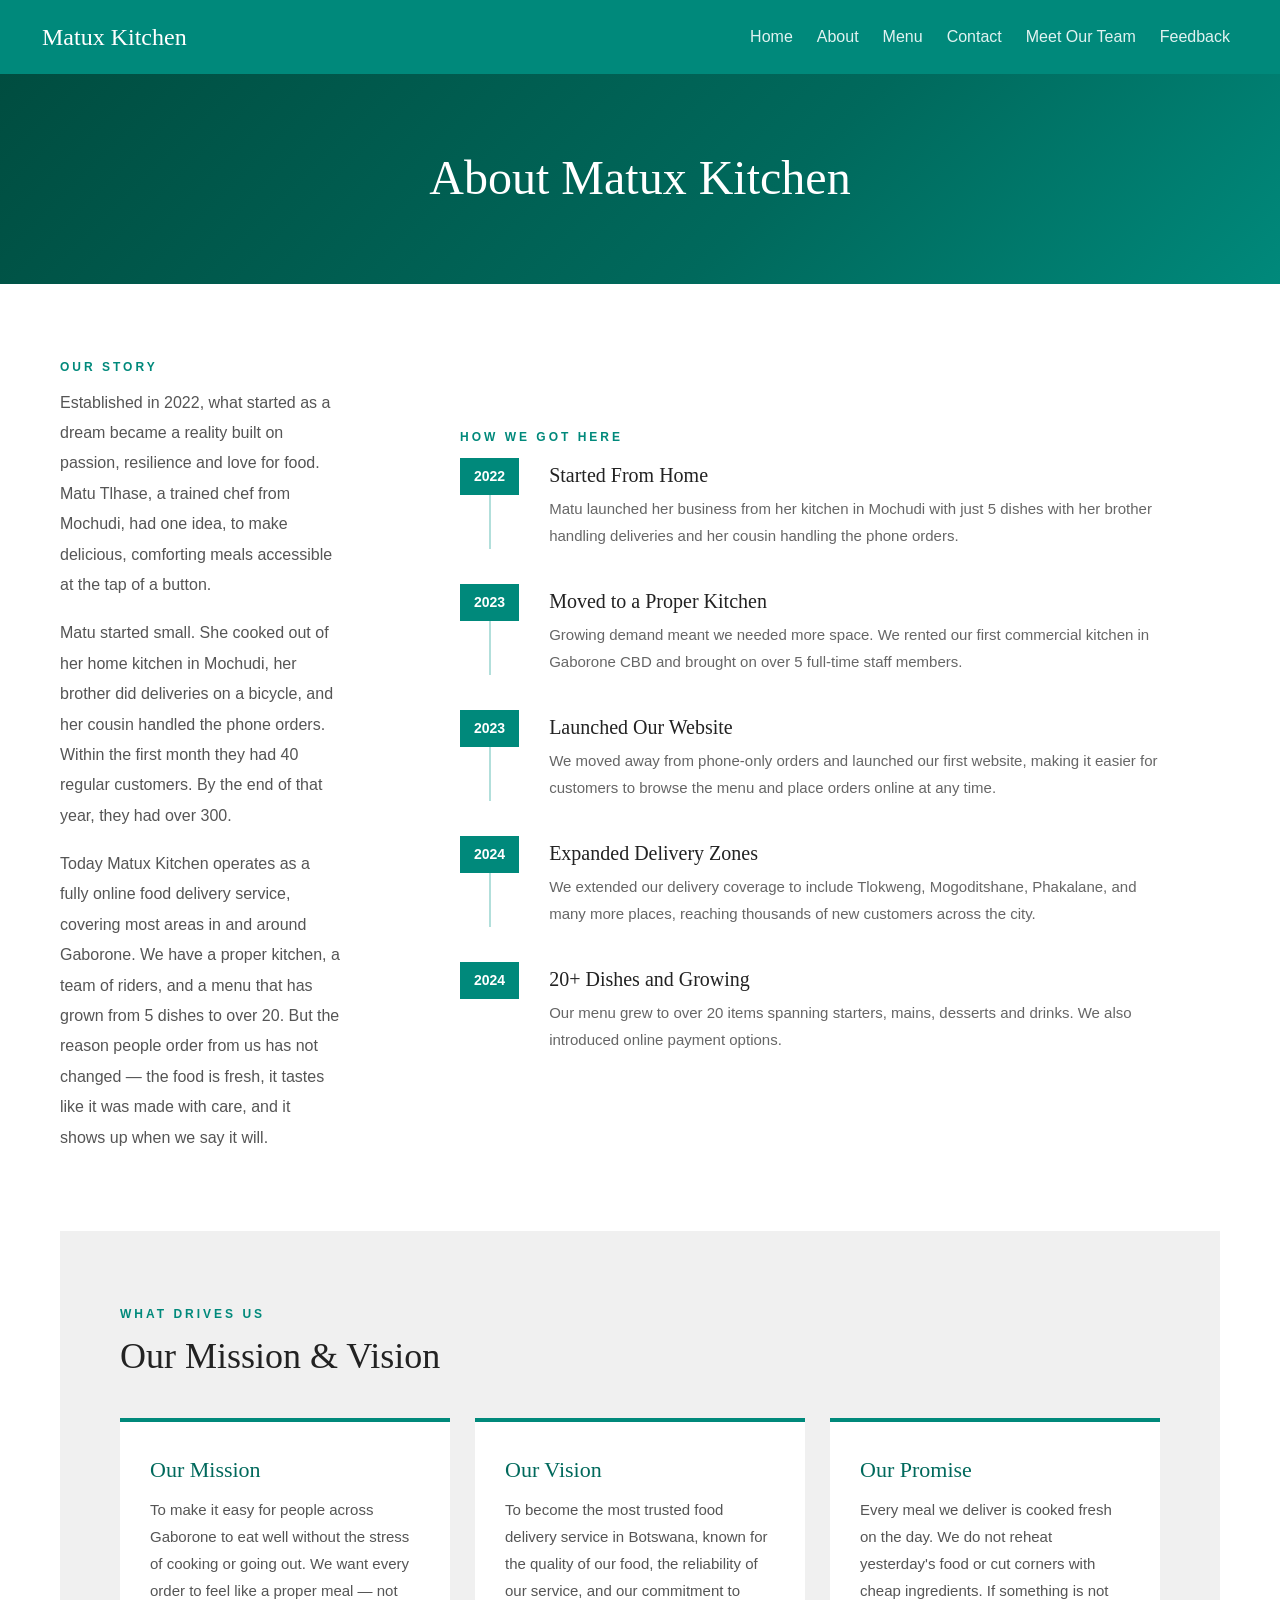
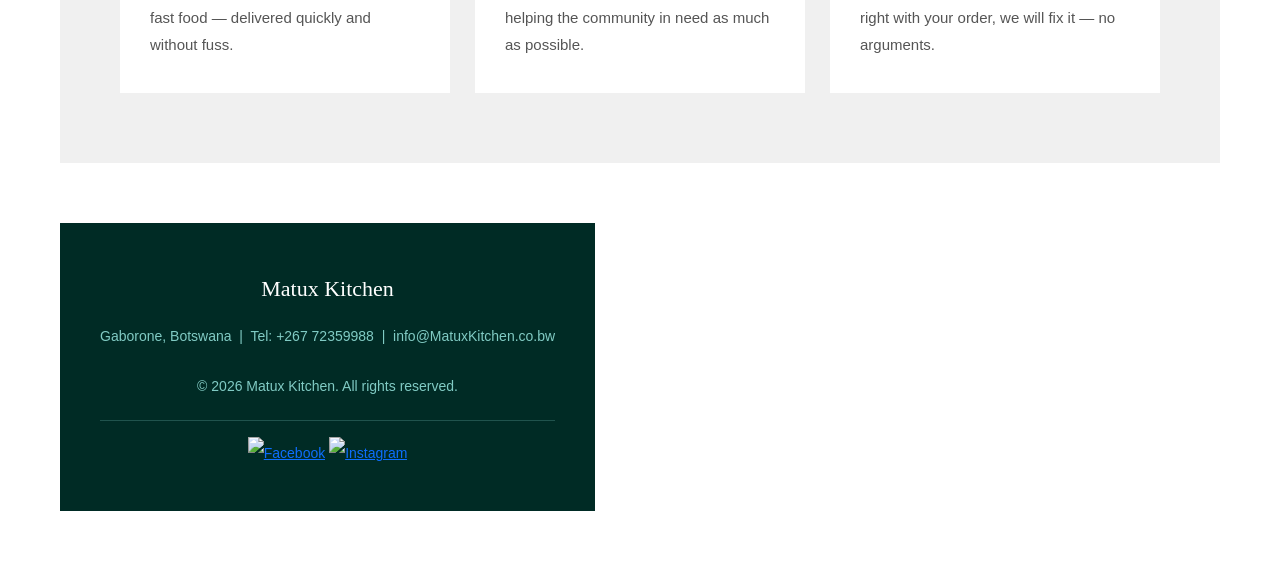
==== about.html @ 66540219 "new commit" ====
<!DOCTYPE html>
<html lang="en">
<head>
    <meta charset="UTF-8">
    <meta name="viewport" content="width=device-width, initial-scale=1.0">
    <title>Matux Kitchen-About</title>
    <link href="https://cdn.jsdelivr.net/npm/bootstrap@5.3.3/dist/css/bootstrap.min.css" rel="stylesheet">
  <link rel="stylesheet" href="style.css" />
  <style>

    body {
      font-family: 'Lato', sans-serif;
      margin: 0;
      padding: 0;
      background-color: #f5f5f5;
      color: #333;
    }

    /* ---- NAV ---- */
    nav {
      background-color: #00897b;
      padding: 18px 40px;
      display: flex;
      justify-content: space-between;
      align-items: center;
      position: sticky;
      top: 0;
      z-index: 100;
    }
    .logo { color: #fff; font-family: 'Playfair Display', serif; font-size: 26px; letter-spacing: 1px; }
    nav ul li a { color: #e0f2f1; text-decoration: none; font-size: 15px; }
    nav ul li a:hover { color: #fff; border-bottom: 2px solid #fff; padding-bottom: 2px; }

    /* ---- PAGE HEADER ---- */
    .page-header {
      background: linear-gradient(135deg, #004d40 0%, #00695c 60%, #00897b 100%);
      color: #fff;
      text-align: center;
      padding: 75px 20px 65px;
    }
    .page-header h1 {
      font-family: 'Playfair Display', serif;
      font-size: 48px;
      margin: 0 0 12px;
    }
    .page-header p {
      font-size: 18px;
      color: #b2dfdb;
      font-weight: 300;
      margin: 0;
    }

    /* ---- SECTION BASE ---- */
    .section { padding: 70px 60px; }
    .grey-bg { background-color: #f0f0f0; }
    .white-bg { background-color: #fff; }

    /* ---- OUR STORY ---- */
    .story-section {
      background-color: #fff;
      padding: 70px 60px;
      display: flex;
      gap: 60px;
      align-items: flex-start;
      flex-wrap: wrap;
    }
    .story-text { flex: 1; min-width: 280px; }
    .story-text .section-tag {
      display: inline-block;
      color: #00897b;
      font-size: 12px;
      letter-spacing: 3px;
      text-transform: uppercase;
      font-weight: 700;
      margin-bottom: 12px;
    }
    .story-text h2 {
      font-family: 'Playfair Display', serif;
      font-size: 36px;
      color: #222;
      margin: 0 0 20px;
      line-height: 1.3;
    }
    .story-text p {
      font-size: 16px;
      color: #555;
      line-height: 1.9;
      margin-bottom: 18px;
    }
    .story-side {
      flex: 0 0 300px;
      display: flex;
      flex-direction: column;
      gap: 20px;
    }
    .story-fact {
      background-color: #e0f2f1;
      border-left: 4px solid #00897b;
      padding: 20px 22px;
    }
    .story-fact h4 {
      font-family: 'Playfair Display', serif;
      font-size: 28px;
      color: #00695c;
      margin: 0 0 5px;
    }
    .story-fact p {
      font-size: 14px;
      color: #555;
      margin: 0;
      line-height: 1.5;
    }

    /* ---- HOW WE STARTED ---- */
    .timeline-section {
      background-color: #fff;
      padding: 70px 60px;
    }
    .timeline-section .top-label {
      display: inline-block;
      color: #00897b;
      font-size: 12px;
      letter-spacing: 3px;
      text-transform: uppercase;
      font-weight: 700;
      margin-bottom: 12px;
    }
    .timeline-section h2 {
      font-family: 'Playfair Display', serif;
      font-size: 36px;
      color: #222;
      margin: 0 0 40px;
    }
    .timeline { display: flex; flex-direction: column; gap: 0; max-width: 700px; }
    .timeline-item {
      display: flex;
      gap: 30px;
      padding-bottom: 35px;
      position: relative;
    }
    .timeline-item:last-child { padding-bottom: 0; }
    .timeline-left {
      display: flex;
      flex-direction: column;
      align-items: center;
      gap: 0;
    }
    .timeline-year {
      background-color: #00897b;
      color: #fff;
      font-weight: 700;
      font-size: 14px;
      padding: 8px 14px;
      white-space: nowrap;
    }
    .timeline-line {
      width: 2px;
      flex: 1;
      background-color: #b2dfdb;
      min-height: 40px;
    }
    .timeline-item:last-child .timeline-line { display: none; }
    .timeline-content { padding-top: 5px; }
    .timeline-content h4 {
      font-family: 'Playfair Display', serif;
      font-size: 20px;
      color: #222;
      margin: 0 0 8px;
    }
    .timeline-content p {
      font-size: 15px;
      color: #666;
      line-height: 1.8;
      margin: 0;
    }

     /* ---- MISSION & VISION ---- */
    .mv-section {
      background-color: #f0f0f0;
      padding: 70px 60px;
    }
    .mv-section .top-label {
      display: inline-block;
      color: #00897b;
      font-size: 12px;
      letter-spacing: 3px;
      text-transform: uppercase;
      font-weight: 700;
      margin-bottom: 12px;
    }
    .mv-section h2 {
      font-family: 'Playfair Display', serif;
      font-size: 36px;
      color: #222;
      margin: 0 0 40px;
    }
    .mv-cards { display: flex; gap: 25px; flex-wrap: wrap; }
    .mv-card {
      flex: 1;
      min-width: 240px;
      background-color: #fff;
      padding: 35px 30px;
      border-top: 4px solid #00897b;
    }
    .mv-icon { font-size: 36px; margin-bottom: 15px; display: block; }
    .mv-card h3 {
      font-family: 'Playfair Display', serif;
      font-size: 22px;
      color: #00695c;
      margin: 0 0 12px;
    }
    .mv-card p {
      font-size: 15px;
      color: #555;
      line-height: 1.8;
      margin: 0;
    }

    /* ---- FOOTER ---- */
    footer {
      background-color: #002b25;
      color: #80cbc4;
      text-align: center;
      padding: 40px;
      font-size: 14px;
      line-height: 2.4;
    }
    .footer-logo { font-family: 'Playfair Display', serif; font-size: 22px; color: #fff; display: block; margin-bottom: 5px; }
    .footer-links { display: flex; justify-content: center; gap: 25px; flex-wrap: wrap; margin-bottom: 5px; }
    .footer-links a { color: #80cbc4; text-decoration: none; font-size: 13px; }
    .footer-links a:hover { color: #fff; }
  </style>
</head>
<body>
  <nav class="navbar navbar-expand-lg" style="background-color: #00897b; padding: 14px 30px;">
  <div class="container-fluid">

    <a class="navbar-brand" href="index.html" style="color: #fff; font-family: 'Playfair Display', serif; font-size: 24px;">
      Matux Kitchen
    </a>

    <button class="navbar-toggler" type="button"
            data-bs-toggle="collapse"
            data-bs-target="#navbarMenu"
            aria-controls="navbarMenu"
            aria-expanded="false"
            aria-label="Toggle navigation"
            style="border-color: rgba(255,255,255,0.5);">
      <span class="navbar-toggler-icon" style="filter: invert(1);"></span>
    </button>

    <div class="collapse navbar-collapse" id="navbarMenu">
      <ul class="navbar-nav ms-auto gap-2">
        <li class="nav-item"><a class="nav-link" href="index.html" style="color: #e0f2f1;">Home</a></li>
        <li class="nav-item"><a class="nav-link" href="about.html" style="color: #e0f2f1;">About</a></li>
        <li class="nav-item"><a class="nav-link" href="menu.html" style="color: #e0f2f1;">Menu</a></li>
        <li class="nav-item"><a class="nav-link" href="contact.html" style="color: #e0f2f1;">Contact</a></li>
        <li class="nav-item"><a class="nav-link" href="team.html" style="color: #e0f2f1;">Meet Our Team</a></li>
        <li class="nav-item"><a class="nav-link" href="feedback.html" style="color: #e0f2f1;">Feedback</a></li>
      </ul>
    </div>

  </div>
</nav>

  <section class="page-header">
    <h1>About Matux Kitchen</h1>
  </section>

  <section class="story-section">
    <div class="story-text">
      <span class="section-tag">Our Story</span>
      <p>
        Established in 2022, what started as a dream became a reality built on passion, resilience and love for food. Matu Tlhase, a trained chef from Mochudi, had one idea, to make delicious, comforting meals accessible at the tap of a button.
      </p>
      <p>
        Matu started small. She cooked out of her home kitchen in Mochudi, her brother did deliveries on a bicycle, and her cousin handled the phone orders. Within the first month they had 40 regular customers. By the end of that year, they had over 300.
      </p>
      <p>
        Today Matux Kitchen operates as a fully online food delivery service, covering most areas in and around Gaborone. We have a proper kitchen, a team of riders, and a menu that has grown from 5 dishes to over 20. But the reason people order from us has not changed — the food is fresh, it tastes like it was made with care, and it shows up when we say it will.
      </p>
    </div>

     <section class="timeline-section">
    <span class="top-label">How We Got Here</span>
    <div class="timeline">

      <div class="timeline-item">
        <div class="timeline-left">
          <div class="timeline-year">2022</div>
          <div class="timeline-line"></div>
        </div>
        <div class="timeline-content">
          <h4>Started From Home</h4>
          <p>Matu launched her business from her kitchen in Mochudi with just 5 dishes with her brother handling deliveries and her cousin handling the phone orders.</p>
        </div>
      </div>

      <div class="timeline-item">
        <div class="timeline-left">
          <div class="timeline-year">2023</div>
          <div class="timeline-line"></div>
        </div>
        <div class="timeline-content">
          <h4>Moved to a Proper Kitchen</h4>
          <p>Growing demand meant we needed more space. We rented our first commercial kitchen in Gaborone CBD and brought on over 5 full-time staff members.</p>
        </div>
      </div>

      <div class="timeline-item">
        <div class="timeline-left">
          <div class="timeline-year">2023</div>
          <div class="timeline-line"></div>
        </div>
        <div class="timeline-content">
          <h4>Launched Our Website</h4>
          <p>We moved away from phone-only orders and launched our first website, making it easier for customers to browse the menu and place orders online at any time.</p>
        </div>
      </div>

      <div class="timeline-item">
        <div class="timeline-left">
          <div class="timeline-year">2024</div>
          <div class="timeline-line"></div>
        </div>
        <div class="timeline-content">
          <h4>Expanded Delivery Zones</h4>
          <p>We extended our delivery coverage to include Tlokweng, Mogoditshane, Phakalane, and many more places, reaching thousands of new customers across the city.</p>
        </div>
      </div>

      <div class="timeline-item">
        <div class="timeline-left">
          <div class="timeline-year">2024</div>
          <div class="timeline-line"></div>
        </div>
        <div class="timeline-content">
          <h4>20+ Dishes and Growing</h4>
          <p>Our menu grew to over 20 items spanning starters, mains, desserts and drinks. We also introduced online payment options.</p>
        </div>
      </div>

    </div>
  </section>

  <section class="mv-section">
    <span class="top-label">What Drives Us</span>
    <h2>Our Mission &amp; Vision</h2>
    <div class="mv-cards">
      <div class="mv-card">
        <h3>Our Mission</h3>
        <p>
          To make it easy for people across Gaborone to eat well without the stress of cooking or going out. We want every order to feel like a proper meal — not fast food — delivered quickly and without fuss.
        </p>
      </div>
      <div class="mv-card">
        <h3>Our Vision</h3>
        <p>
          To become the most trusted food delivery service in Botswana, known for the quality of our food, the reliability of our service, and our commitment to helping the community in need as much as possible.
        </p>
      </div>
      <div class="mv-card">
        <h3>Our Promise</h3>
        <p>
          Every meal we deliver is cooked fresh on the day. We do not reheat yesterday's food or cut corners with cheap ingredients. If something is not right with your order, we will fix it — no arguments.
        </p>
      </div>
    </div>
  </section>

<footer>
  <span class="footer-logo">Matux Kitchen</span>
  <p>Gaborone, Botswana &nbsp;|&nbsp; Tel: +267 72359988 &nbsp;|&nbsp; info@MatuxKitchen.co.bw</p>
  <p>&copy; 2026 Matux Kitchen. All rights reserved.</p>
  <hr>
  <div class="social-media">
    <a href="#" title="Facebook"><img src="images/facebook-icon.png" alt="Facebook"></a>
    <a href="#" title="Instagram"><img src="images/instagram-icon.png" alt="Instagram"></a>
  </div>
  </footer>
<script src="https://cdn.jsdelivr.net/npm/bootstrap@5.3.3/dist/js/bootstrap.bundle.min.js"></script>
</body>
</html>
---- style.css ----
:root {
      --teal: #00897b;
      --teal-mid:   #26a69a;
      --teal-dark: #00695c;
      --teal-light: #b2dfdb;
      --ink: #222;
      --ink-soft: #777;
      --cream: #f9f6f0;
      --gold: #fdd835;
      --teal-pale: #e0f2f1;
    }

    body {
      font-family: 'Lato', sans-serif;
      margin: 0;
      padding: 0;
      background-color: #f5f5f5;
      color: #333;
    }

    .logo { color: #fff; font-family: 'Playfair Display', serif; font-size: 26px; letter-spacing: 1px; }
    

    /* ---- ANNOUNCEMENT BANNER ---- */
    .top-banner {
      background-color: #004d40;
      color: #b2dfdb;
      text-align: center;
      padding: 10px;
      font-size: 14px;
      letter-spacing: 0.5px;
    }
    .top-banner span { color: #fff; font-weight: 700; }

    /* ---- HERO ---- */
    .hero {
      background: linear-gradient(135deg, #004d40 0%, #00695c 50%, #00897b 100%);
      color: #fff;
      padding: 90px 60px;
      display: flex;
      align-items: center;
      justify-content: space-between;
      gap: 40px;
      flex-wrap: wrap;
    }
    .hero-text { flex: 1; min-width: 280px; max-width: 580px; }
    .hero-tag {
      display: inline-block;
      background-color: rgba(255,255,255,0.15);
      color: #b2dfdb;
      font-size: 12px;
      letter-spacing: 3px;
      text-transform: uppercase;
      padding: 6px 18px;
      border-radius: 30px;
      margin-bottom: 22px;
    }
    .hero h1 {
      font-family: 'Playfair Display', serif;
      font-size: 54px;
      line-height: 1.2;
      margin: 0 0 18px;
    }
    .hero h1 span { color: #80cbc4; }
    .hero p {
      font-size: 18px;
      color: #b2dfdb;
      margin: 0 0 35px;
      font-weight: 300;
      line-height: 1.8;
    }
    .hero-buttons { display: flex; gap: 15px; flex-wrap: wrap; }
    .btn-primary {
      background-color: #fff;
      color: #00695c;
      padding: 15px 35px;
      font-size: 16px;
      font-weight: 700;
      text-decoration: none;
      border-radius: 4px;
      display: inline-block;
      transition: background-color 0.3s, transform 0.2s;
    }
    .btn-primary:hover { background-color: #e0f2f1; transform: translateY(-2px); }

    /* ---- HOW IT WORKS ---- */
    .steps-section {
      background-color: #fff;
      padding: 70px 60px;
      text-align: center;
    }
    .section-tag { display: inline-block; color: #00897b; font-size: 12px; letter-spacing: 3px; text-transform: uppercase; font-weight: 700; margin-bottom: 12px; }
    .steps-section h2 { font-family: 'Playfair Display', serif; font-size: 38px; color: #222; margin: 0 0 10px; }
    .steps-section p.sub { color: #777; font-weight: 300; margin-bottom: 50px; }
    .steps { display: flex; gap: 0; flex-wrap: wrap; justify-content: center; }
    .step {
      flex: 1;
      min-width: 180px;
      max-width: 230px;
      padding: 30px 20px;
      position: relative;
    }
    .step-number {
      width: 60px;
      height: 60px;
      background-color: #e0f2f1;
      color: #00695c;
      font-family: 'Playfair Display', serif;
      font-size: 26px;
      border-radius: 50%;
      display: flex;
      align-items: center;
      justify-content: center;
      margin: 0 auto 18px;
    }
    .step h3 { font-size: 18px; color: #222; margin-bottom: 10px; }
    .step p { font-size: 14px; color: #777; line-height: 1.7; margin: 0; }
    .step-arrow {
      position: absolute;
      top: 50px;
      right: -15px;
      font-size: 22px;
      color: #b2dfdb;
    }
    .step:last-child .step-arrow { display: none; }

      /* ---- STATS BAR ---- */
    .stats-bar {
      background-color: #00695c;
      display: flex;
      justify-content: center;
      flex-wrap: wrap;
    }
    .stat-item { text-align: center; padding: 30px 50px; border-right: 1px solid rgba(255,255,255,0.15); }
    .stat-item:last-child { border-right: none; }
    .stat-number { font-family: 'Playfair Display', serif; font-size: 36px; color: #fff; display: block; }
    .stat-label { font-size: 13px; color: #80cbc4; text-transform: uppercase; letter-spacing: 1px; margin-top: 4px; display: block; }

    /* ---- FEATURED DISHES ---- */
    .section { padding: 70px 60px; }
    .grey-bg { background-color: #f0f0f0; }
    .section-header { text-align: center; margin-bottom: 50px; }
    .section-header h2 { font-family: 'Playfair Display', serif; font-size: 38px; color: #222; margin: 0 0 10px; }
    .section-header p { color: #777; font-size: 16px; font-weight: 300; margin: 0; }
    .dishes { display: flex; gap: 25px; flex-wrap: wrap; justify-content: center; }
    .dish-card {
      background-color: #fff;
      flex: 1;
      min-width: 200px;
      max-width: 260px;
      border: 1px solid #e8e8e8;
      transition: transform 0.3s, box-shadow 0.3s;
      overflow: hidden;
    }
    .dish-card:hover { transform: translateY(-5px); box-shadow: 0 10px 25px rgba(0,137,123,0.12); }
    .dish-img-placeholder {
      width: 100%;
      height: 160px;
      background-color: #b2dfdb;
      display: flex;
      align-items: center;
      justify-content: center;
      font-size: 52px;
    }
    .dish-img {
      width: 100%;
      height: 160px;
      object-fit: cover;
      display: block;
    }
    .dish-badge {
      background-color: #00897b;
      color: #fff;
      font-size: 11px;
      font-weight: 700;
      padding: 3px 10px;
      display: inline-block;
      margin: 12px 15px 0;
      letter-spacing: 1px;
      text-transform: uppercase;
    }
    .dish-info { padding: 10px 15px 18px; }
    .dish-info h3 { font-family: 'Playfair Display', serif; font-size: 19px; color: #222; margin: 0 0 5px; }
    .dish-info p { color: #888; font-size: 13px; line-height: 1.6; margin: 0 0 12px; }
    .dish-footer { display: flex; justify-content: space-between; align-items: center; }
    .dish-price { font-size: 20px; font-weight: 700; color: #00897b; }
    .add-btn {
      background-color: #00897b;
      color: #fff;
      border: none;
      padding: 8px 16px;
      font-size: 13px;
      font-weight: 700;
      cursor: pointer;
      font-family: 'Lato', sans-serif;
      transition: background-color 0.3s;
    }
    .add-btn:hover { background-color: #00695c; }
    .menu-btn-wrap { text-align: center; margin-top: 40px; }
    .btn-teal {
      background-color: #00897b;
      color: #fff;
      padding: 15px 40px;
      font-size: 16px;
      font-weight: 700;
      text-decoration: none;
      border-radius: 4px;
      display: inline-block;
      transition: background-color 0.3s, transform 0.2s;
    }
    .btn-teal:hover { background-color: #00695c; transform: translateY(-2px); }

    /* ---- DELIVERY FEATURES ---- */
    .features-section { background-color: #fff; padding: 70px 60px; }
    .features-section .section-header { margin-bottom: 50px; }
    .features { display: flex; gap: 25px; flex-wrap: wrap; justify-content: center; }
    .feature-card {
      flex: 1;
      min-width: 200px;
      max-width: 260px;
      padding: 35px 25px;
      text-align: center;
      background-color: #f9f9f9;
      border-top: 4px solid #00897b;
      transition: transform 0.3s, box-shadow 0.3s;
    }
    .feature-card:hover { transform: translateY(-5px); box-shadow: 0 10px 25px rgba(0,137,123,0.1); }
    .feature-card h3 { font-family: 'Playfair Display', serif; font-size: 20px; color: #00695c; margin-bottom: 10px; }
    .feature-card p { color: #666; font-size: 14px; line-height: 1.7; margin: 0; }

   
    /* ---- FOOTER ---- */
    footer {
      background-color: #002b25;
      color: #80cbc4;
      text-align: center;
      padding: 40px;
      font-size: 14px;
      line-height: 2.4;
    }
    .footer-logo { font-family: 'Playfair Display', serif; font-size: 22px; color: #fff; display: block; margin-bottom: 5px; }
    .footer-links { display: flex; justify-content: center; gap: 25px; flex-wrap: wrap; margin-bottom: 10px; }
    .footer-links a { color: #80cbc4; text-decoration: none; font-size: 13px; }
    .footer-links a:hover { color: #fff; }
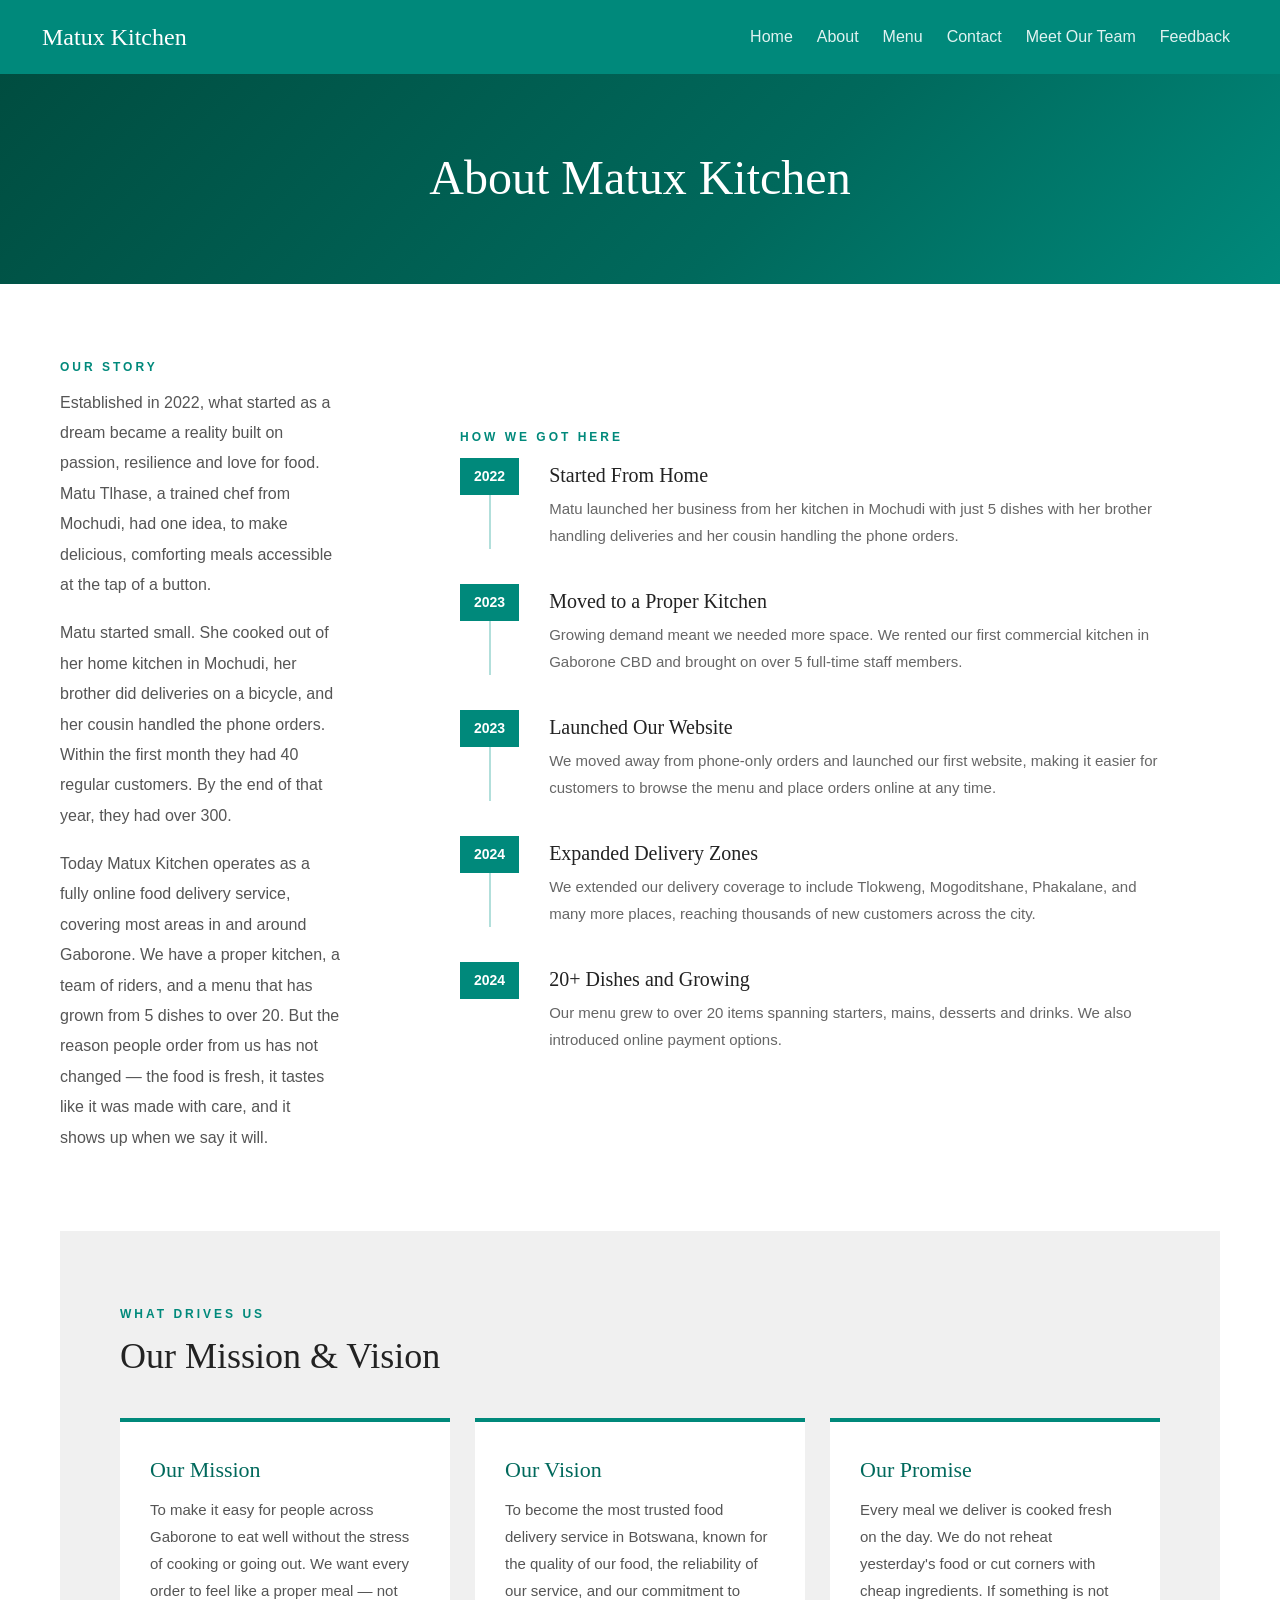
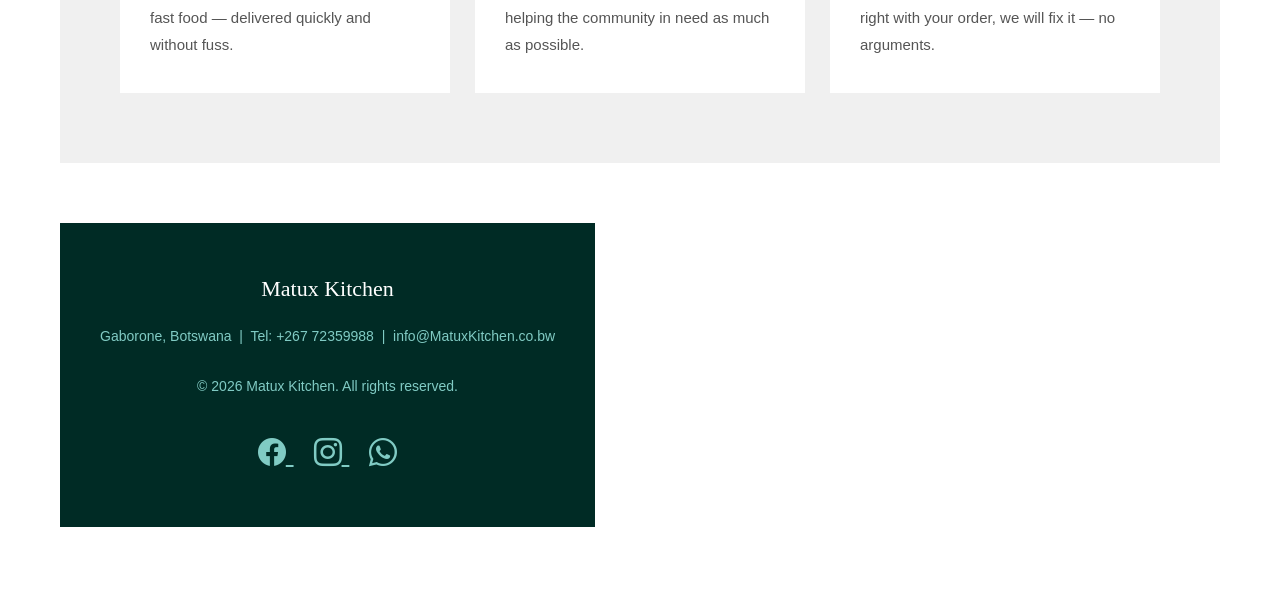
==== commit 2c8d56e9: "commi" ====
--- a/about.html
+++ b/about.html
@@ -5,6 +5,7 @@
     <meta name="viewport" content="width=device-width, initial-scale=1.0">
     <title>Matux Kitchen-About</title>
     <link href="https://cdn.jsdelivr.net/npm/bootstrap@5.3.3/dist/css/bootstrap.min.css" rel="stylesheet">
+    <link rel="stylesheet" href="https://cdn.jsdelivr.net/npm/bootstrap-icons@1.11.3/font/bootstrap-icons.min.css">
   <link rel="stylesheet" href="style.css" />
   <style>
 
@@ -368,16 +369,22 @@
     </div>
   </section>
 
-<footer>
-  <span class="footer-logo">Matux Kitchen</span>
-  <p>Gaborone, Botswana &nbsp;|&nbsp; Tel: +267 72359988 &nbsp;|&nbsp; info@MatuxKitchen.co.bw</p>
-  <p>&copy; 2026 Matux Kitchen. All rights reserved.</p>
-  <hr>
-  <div class="social-media">
-    <a href="#" title="Facebook"><img src="images/facebook-icon.png" alt="Facebook"></a>
-    <a href="#" title="Instagram"><img src="images/instagram-icon.png" alt="Instagram"></a>
-  </div>
+ <footer>
+   <span class="footer-logo">Matux Kitchen</span>
+   <p>Gaborone, Botswana &nbsp;|&nbsp; Tel: +267 72359988 &nbsp;|&nbsp; info@MatuxKitchen.co.bw</p>
+   <p>&copy; 2026 Matux Kitchen. All rights reserved.</p>
+   <section id="social-media" style="margin-top: 10px;">
+      <a href="#" title="Facebook" style="color: #80cbc4; font-size: 28px; margin: 0 10px;">
+       <i class="bi bi-facebook"></i>
+      </a>
+      <a href="#" title="Instagram" style="color: #80cbc4; font-size: 28px; margin: 0 10px;">
+       <i class="bi bi-instagram"></i>
+      </a>
+      <a href="https://wa.me/26772359988" target="_blank" title="WhatsApp" style="color: #80cbc4; font-size: 28px; margin: 0 10px;">
+       <i class="bi bi-whatsapp"></i>
+      </a>
+    </section>
   </footer>
-<script src="https://cdn.jsdelivr.net/npm/bootstrap@5.3.3/dist/js/bootstrap.bundle.min.js"></script>
-</body>
+  <script src="https://cdn.jsdelivr.net/npm/bootstrap@5.3.3/dist/js/bootstrap.bundle.min.js"></script>
+ </body>
 </html>
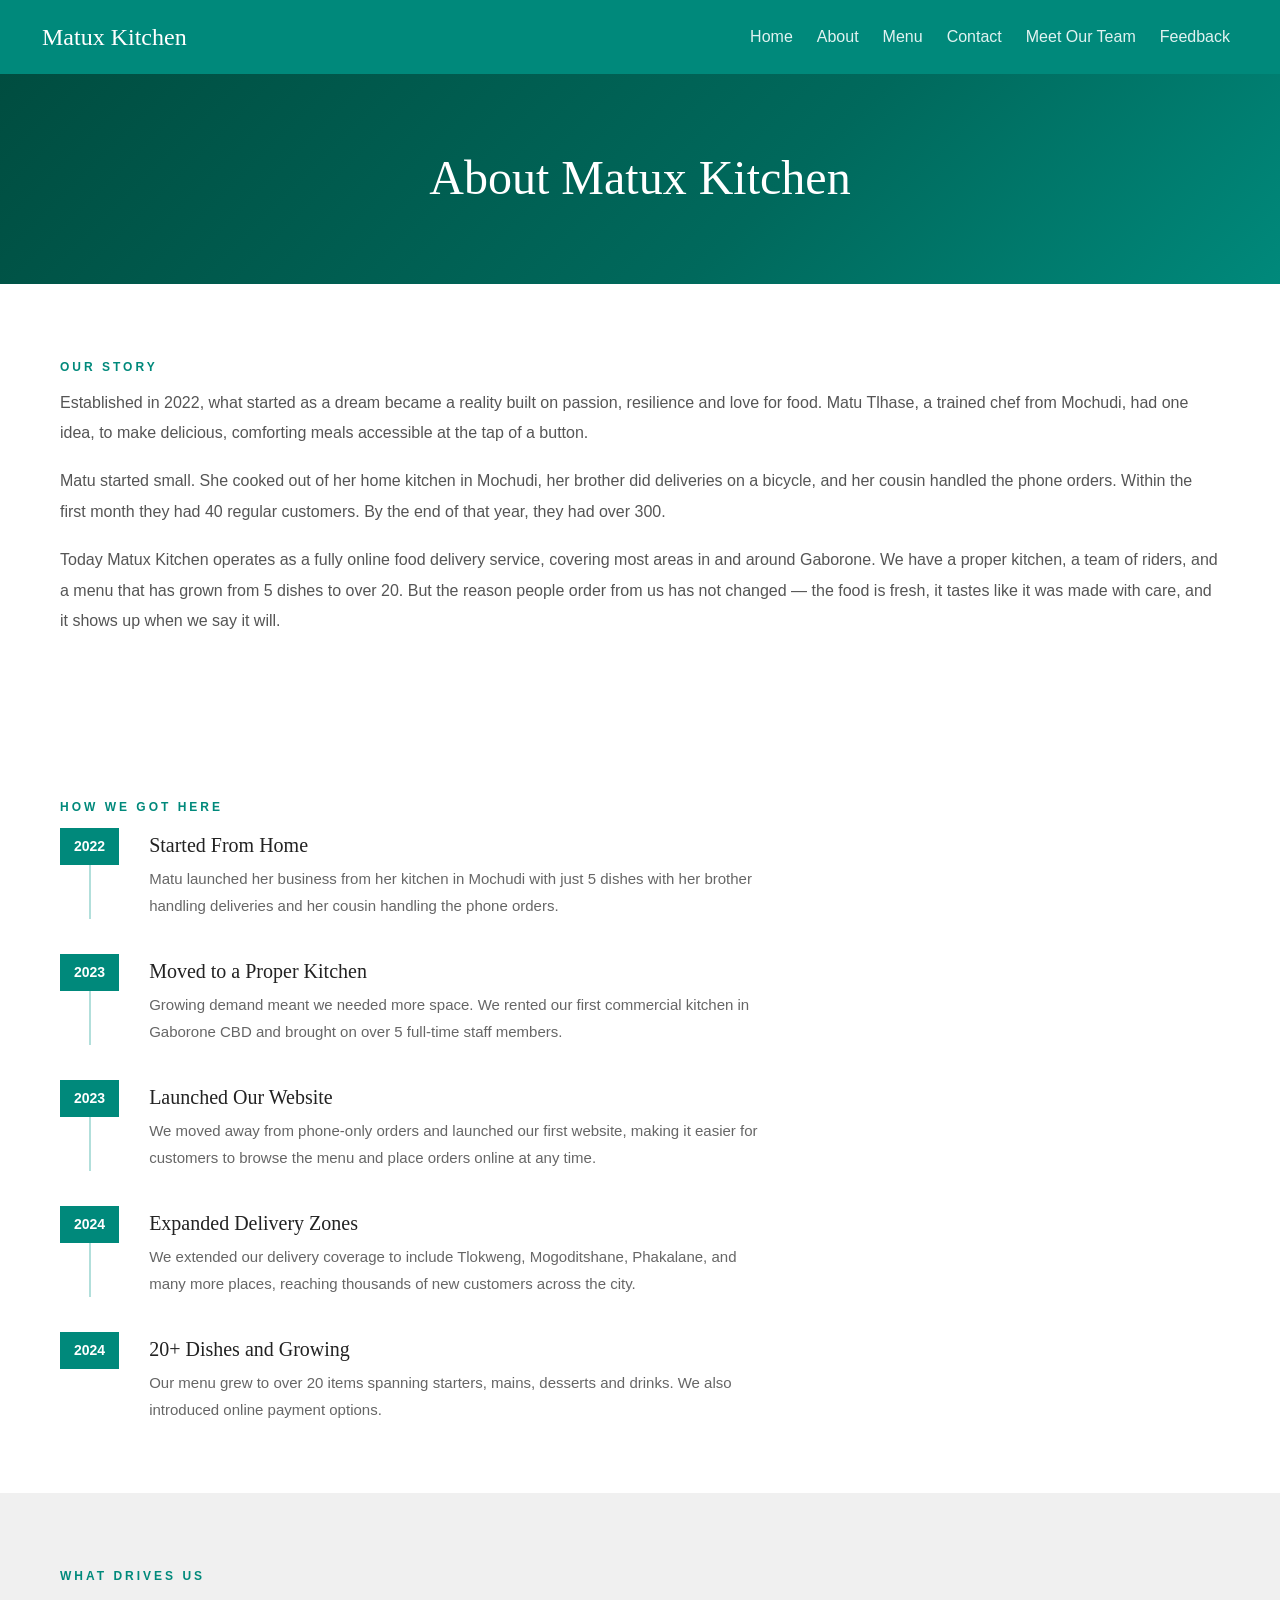
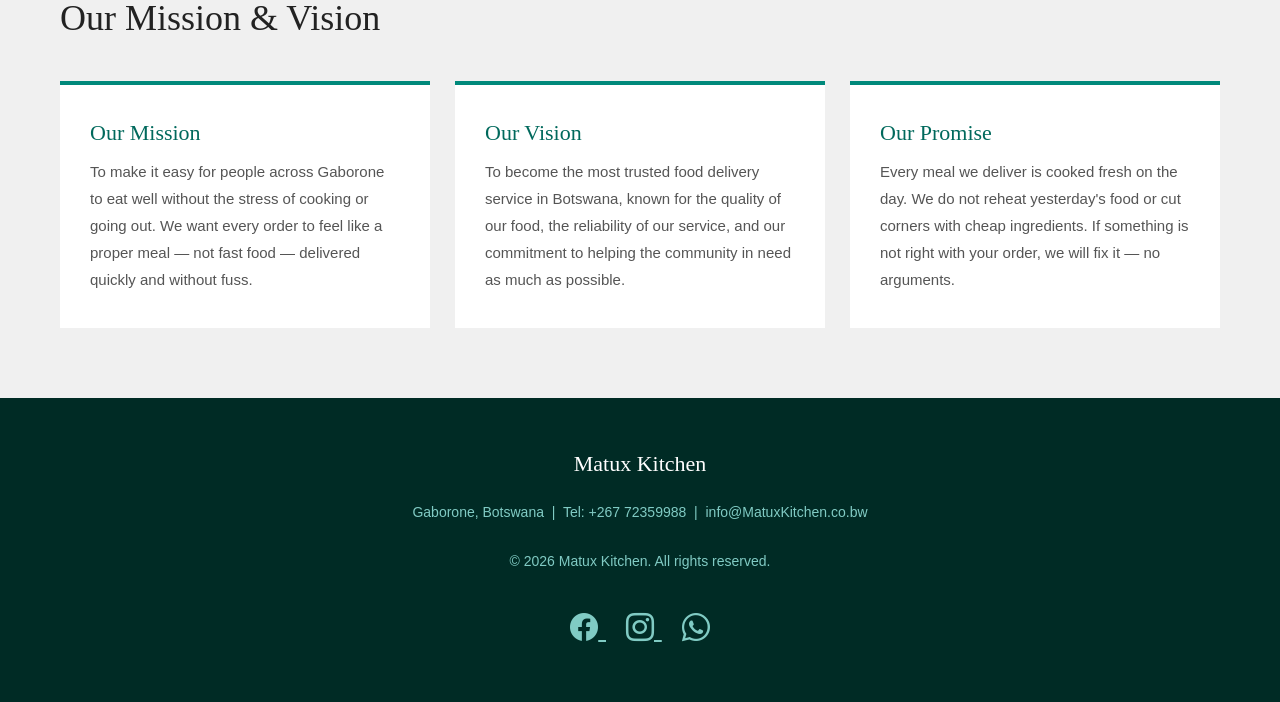
==== commit 8e5ae528: "commi" ====
--- a/about.html
+++ b/about.html
@@ -17,20 +17,7 @@
       color: #333;
     }
 
-    /* ---- NAV ---- */
-    nav {
-      background-color: #00897b;
-      padding: 18px 40px;
-      display: flex;
-      justify-content: space-between;
-      align-items: center;
-      position: sticky;
-      top: 0;
-      z-index: 100;
-    }
     .logo { color: #fff; font-family: 'Playfair Display', serif; font-size: 26px; letter-spacing: 1px; }
-    nav ul li a { color: #e0f2f1; text-decoration: none; font-size: 15px; }
-    nav ul li a:hover { color: #fff; border-bottom: 2px solid #fff; padding-bottom: 2px; }
 
     /* ---- PAGE HEADER ---- */
     .page-header {
@@ -281,8 +268,9 @@
         Today Matux Kitchen operates as a fully online food delivery service, covering most areas in and around Gaborone. We have a proper kitchen, a team of riders, and a menu that has grown from 5 dishes to over 20. But the reason people order from us has not changed — the food is fresh, it tastes like it was made with care, and it shows up when we say it will.
       </p>
     </div>
-
-     <section class="timeline-section">
+  </section>
+
+  <section class="timeline-section">
     <span class="top-label">How We Got Here</span>
     <div class="timeline">
 
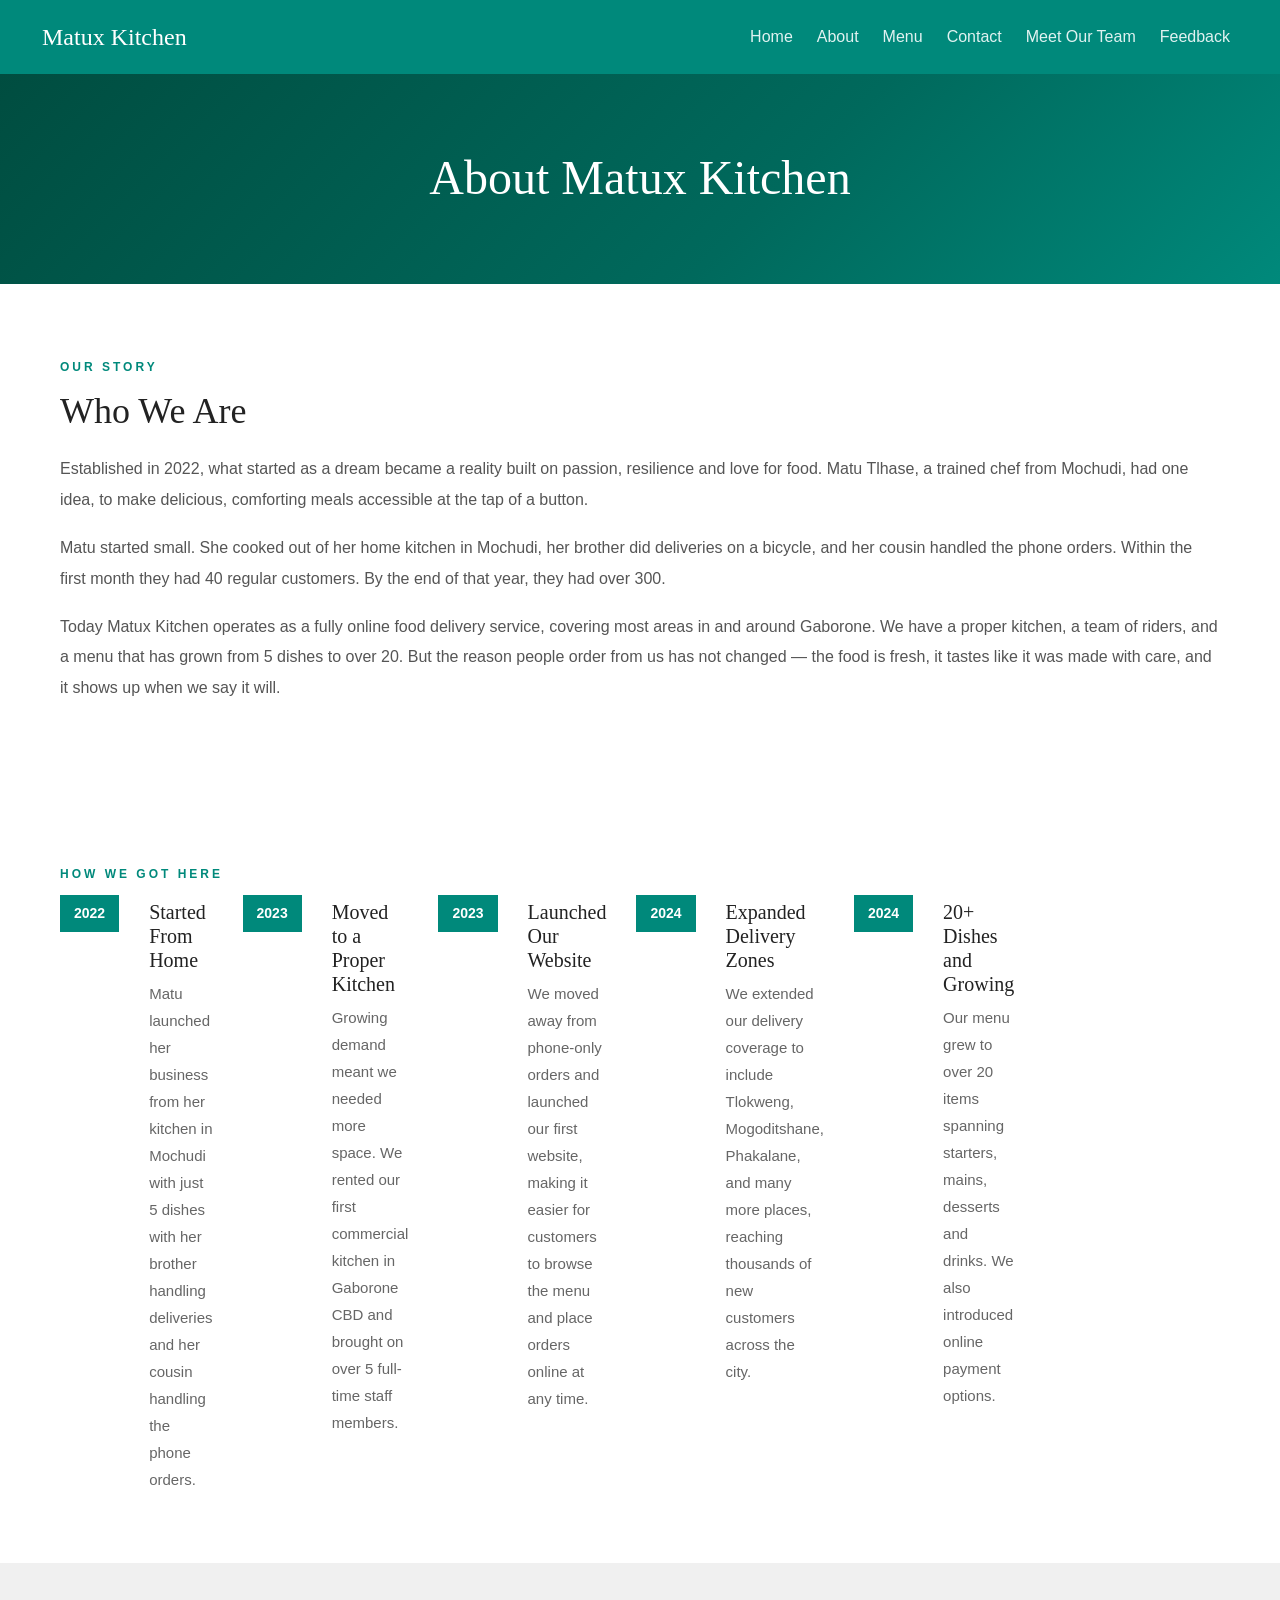
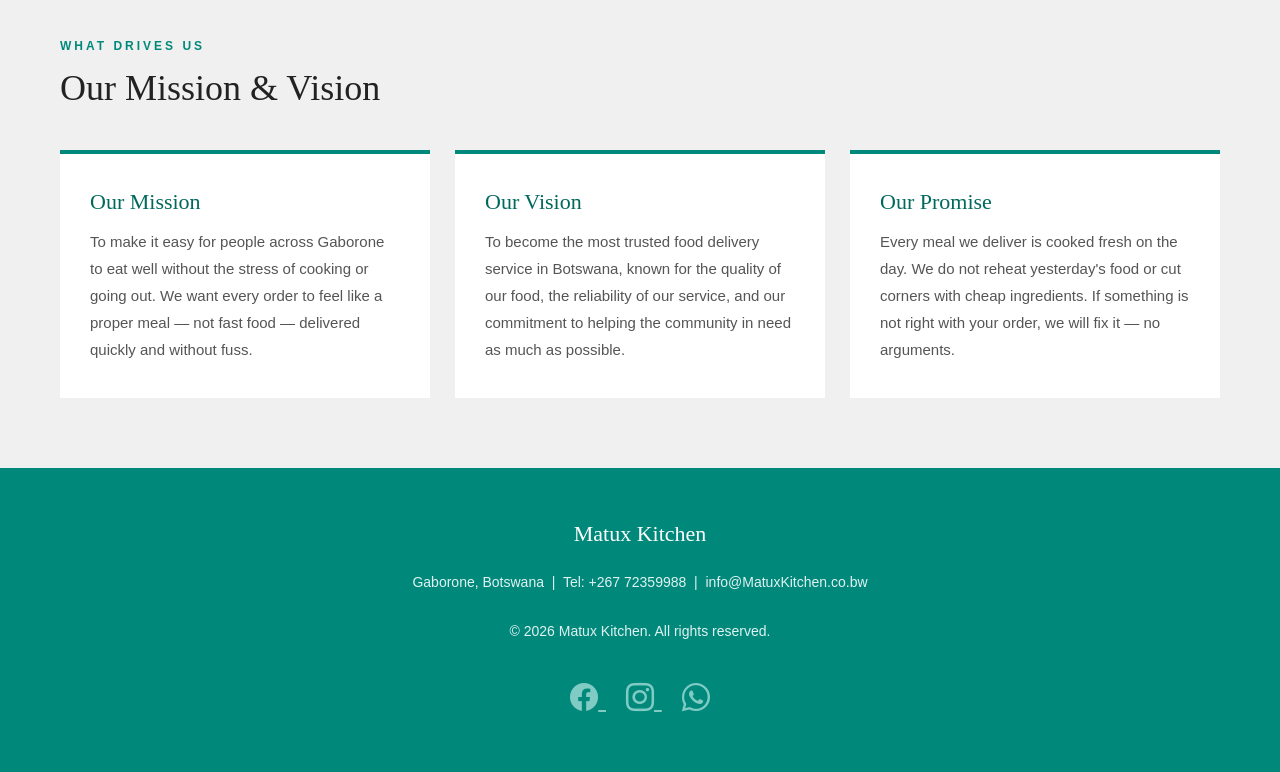
==== commit 45b6fccb: "commit" ====
--- a/about.html
+++ b/about.html
@@ -1,305 +1,93 @@
 <!DOCTYPE html>
 <html lang="en">
-<head>
+  <head>
     <meta charset="UTF-8">
     <meta name="viewport" content="width=device-width, initial-scale=1.0">
     <title>Matux Kitchen-About</title>
     <link href="https://cdn.jsdelivr.net/npm/bootstrap@5.3.3/dist/css/bootstrap.min.css" rel="stylesheet">
     <link rel="stylesheet" href="https://cdn.jsdelivr.net/npm/bootstrap-icons@1.11.3/font/bootstrap-icons.min.css">
-  <link rel="stylesheet" href="style.css" />
-  <style>
+    <link rel="stylesheet" href="style.css" />
+  </head>
+  <body>
+    <nav class="navbar navbar-expand-lg" style="background-color: #00897b; padding: 14px 30px;">
+      <div class="container-fluid">
 
-    body {
-      font-family: 'Lato', sans-serif;
-      margin: 0;
-      padding: 0;
-      background-color: #f5f5f5;
-      color: #333;
-    }
+        <a class="navbar-brand" href="index.html" style="color: #fff; font-family: 'Playfair Display', serif; font-size: 24px;">
+         Matux Kitchen
+        </a>
 
-    .logo { color: #fff; font-family: 'Playfair Display', serif; font-size: 26px; letter-spacing: 1px; }
+        <button class="navbar-toggler" type="button"
+         data-bs-toggle="collapse"
+         data-bs-target="#navbarMenu"
+         aria-controls="navbarMenu"
+         aria-expanded="false"
+         aria-label="Toggle navigation"
+         style="border-color: rgba(255,255,255,0.5);">
+         <span class="navbar-toggler-icon" style="filter: invert(1);"></span>
+        </button>
 
-    /* ---- PAGE HEADER ---- */
-    .page-header {
-      background: linear-gradient(135deg, #004d40 0%, #00695c 60%, #00897b 100%);
-      color: #fff;
-      text-align: center;
-      padding: 75px 20px 65px;
-    }
-    .page-header h1 {
-      font-family: 'Playfair Display', serif;
-      font-size: 48px;
-      margin: 0 0 12px;
-    }
-    .page-header p {
-      font-size: 18px;
-      color: #b2dfdb;
-      font-weight: 300;
-      margin: 0;
-    }
+        <div class="collapse navbar-collapse" id="navbarMenu">
+          <ul class="navbar-nav ms-auto gap-2">
+           <li class="nav-item"><a class="nav-link" href="index.html" style="color: #e0f2f1;">Home</a></li>
+           <li class="nav-item"><a class="nav-link" href="about.html" style="color: #e0f2f1;">About</a></li>
+           <li class="nav-item"><a class="nav-link" href="menu.html" style="color: #e0f2f1;">Menu</a></li>
+           <li class="nav-item"><a class="nav-link" href="contact.html" style="color: #e0f2f1;">Contact</a></li>
+           <li class="nav-item"><a class="nav-link" href="team.html" style="color: #e0f2f1;">Meet Our Team</a></li>
+           <li class="nav-item"><a class="nav-link" href="feedback.html" style="color: #e0f2f1;">Feedback</a></li>
+          </ul>
+        </div>
+      </div>
+    </nav>
 
-    /* ---- SECTION BASE ---- */
-    .section { padding: 70px 60px; }
-    .grey-bg { background-color: #f0f0f0; }
-    .white-bg { background-color: #fff; }
+    <section class="page-header">
+      <h1>About Matux Kitchen</h1>
+    </section>
 
-    /* ---- OUR STORY ---- */
-    .story-section {
-      background-color: #fff;
-      padding: 70px 60px;
-      display: flex;
-      gap: 60px;
-      align-items: flex-start;
-      flex-wrap: wrap;
-    }
-    .story-text { flex: 1; min-width: 280px; }
-    .story-text .section-tag {
-      display: inline-block;
-      color: #00897b;
-      font-size: 12px;
-      letter-spacing: 3px;
-      text-transform: uppercase;
-      font-weight: 700;
-      margin-bottom: 12px;
-    }
-    .story-text h2 {
-      font-family: 'Playfair Display', serif;
-      font-size: 36px;
-      color: #222;
-      margin: 0 0 20px;
-      line-height: 1.3;
-    }
-    .story-text p {
-      font-size: 16px;
-      color: #555;
-      line-height: 1.9;
-      margin-bottom: 18px;
-    }
-    .story-side {
-      flex: 0 0 300px;
-      display: flex;
-      flex-direction: column;
-      gap: 20px;
-    }
-    .story-fact {
-      background-color: #e0f2f1;
-      border-left: 4px solid #00897b;
-      padding: 20px 22px;
-    }
-    .story-fact h4 {
-      font-family: 'Playfair Display', serif;
-      font-size: 28px;
-      color: #00695c;
-      margin: 0 0 5px;
-    }
-    .story-fact p {
-      font-size: 14px;
-      color: #555;
-      margin: 0;
-      line-height: 1.5;
-    }
+    <section class="story-section">
+      <div class="story-text">
+       <span class="section-tag">Our Story</span>
+       <h2>Who We Are</h2>
+        <p>
+         Established in 2022, what started as a dream became a reality built on passion, resilience and love for food. Matu Tlhase, a trained chef from Mochudi, had one idea, to make delicious, comforting meals accessible at the tap of a button.
+        </p>
+        <p>
+         Matu started small. She cooked out of her home kitchen in Mochudi, her brother did deliveries on a bicycle, and her cousin handled the phone orders. Within the first month they had 40 regular customers. By the end of that year, they had over 300.
+        </p>
+        <p>
+         Today Matux Kitchen operates as a fully online food delivery service, covering most areas in and around Gaborone. We have a proper kitchen, a team of riders, and a menu that has grown from 5 dishes to over 20. But the reason people order from us has not changed — the food is fresh, it tastes like it was made with care, and it shows up when we say it will.
+        </p>
+      </div>
+    </section>
 
-    /* ---- HOW WE STARTED ---- */
-    .timeline-section {
-      background-color: #fff;
-      padding: 70px 60px;
-    }
-    .timeline-section .top-label {
-      display: inline-block;
-      color: #00897b;
-      font-size: 12px;
-      letter-spacing: 3px;
-      text-transform: uppercase;
-      font-weight: 700;
-      margin-bottom: 12px;
-    }
-    .timeline-section h2 {
-      font-family: 'Playfair Display', serif;
-      font-size: 36px;
-      color: #222;
-      margin: 0 0 40px;
-    }
-    .timeline { display: flex; flex-direction: column; gap: 0; max-width: 700px; }
-    .timeline-item {
-      display: flex;
-      gap: 30px;
-      padding-bottom: 35px;
-      position: relative;
-    }
-    .timeline-item:last-child { padding-bottom: 0; }
-    .timeline-left {
-      display: flex;
-      flex-direction: column;
-      align-items: center;
-      gap: 0;
-    }
-    .timeline-year {
-      background-color: #00897b;
-      color: #fff;
-      font-weight: 700;
-      font-size: 14px;
-      padding: 8px 14px;
-      white-space: nowrap;
-    }
-    .timeline-line {
-      width: 2px;
-      flex: 1;
-      background-color: #b2dfdb;
-      min-height: 40px;
-    }
-    .timeline-item:last-child .timeline-line { display: none; }
-    .timeline-content { padding-top: 5px; }
-    .timeline-content h4 {
-      font-family: 'Playfair Display', serif;
-      font-size: 20px;
-      color: #222;
-      margin: 0 0 8px;
-    }
-    .timeline-content p {
-      font-size: 15px;
-      color: #666;
-      line-height: 1.8;
-      margin: 0;
-    }
+    <section class="timeline-section">
+     <span class="top-label">How We Got Here</span>
+      <div class="timeline">
 
-     /* ---- MISSION & VISION ---- */
-    .mv-section {
-      background-color: #f0f0f0;
-      padding: 70px 60px;
-    }
-    .mv-section .top-label {
-      display: inline-block;
-      color: #00897b;
-      font-size: 12px;
-      letter-spacing: 3px;
-      text-transform: uppercase;
-      font-weight: 700;
-      margin-bottom: 12px;
-    }
-    .mv-section h2 {
-      font-family: 'Playfair Display', serif;
-      font-size: 36px;
-      color: #222;
-      margin: 0 0 40px;
-    }
-    .mv-cards { display: flex; gap: 25px; flex-wrap: wrap; }
-    .mv-card {
-      flex: 1;
-      min-width: 240px;
-      background-color: #fff;
-      padding: 35px 30px;
-      border-top: 4px solid #00897b;
-    }
-    .mv-icon { font-size: 36px; margin-bottom: 15px; display: block; }
-    .mv-card h3 {
-      font-family: 'Playfair Display', serif;
-      font-size: 22px;
-      color: #00695c;
-      margin: 0 0 12px;
-    }
-    .mv-card p {
-      font-size: 15px;
-      color: #555;
-      line-height: 1.8;
-      margin: 0;
-    }
-
-    /* ---- FOOTER ---- */
-    footer {
-      background-color: #002b25;
-      color: #80cbc4;
-      text-align: center;
-      padding: 40px;
-      font-size: 14px;
-      line-height: 2.4;
-    }
-    .footer-logo { font-family: 'Playfair Display', serif; font-size: 22px; color: #fff; display: block; margin-bottom: 5px; }
-    .footer-links { display: flex; justify-content: center; gap: 25px; flex-wrap: wrap; margin-bottom: 5px; }
-    .footer-links a { color: #80cbc4; text-decoration: none; font-size: 13px; }
-    .footer-links a:hover { color: #fff; }
-  </style>
-</head>
-<body>
-  <nav class="navbar navbar-expand-lg" style="background-color: #00897b; padding: 14px 30px;">
-  <div class="container-fluid">
-
-    <a class="navbar-brand" href="index.html" style="color: #fff; font-family: 'Playfair Display', serif; font-size: 24px;">
-      Matux Kitchen
-    </a>
-
-    <button class="navbar-toggler" type="button"
-            data-bs-toggle="collapse"
-            data-bs-target="#navbarMenu"
-            aria-controls="navbarMenu"
-            aria-expanded="false"
-            aria-label="Toggle navigation"
-            style="border-color: rgba(255,255,255,0.5);">
-      <span class="navbar-toggler-icon" style="filter: invert(1);"></span>
-    </button>
-
-    <div class="collapse navbar-collapse" id="navbarMenu">
-      <ul class="navbar-nav ms-auto gap-2">
-        <li class="nav-item"><a class="nav-link" href="index.html" style="color: #e0f2f1;">Home</a></li>
-        <li class="nav-item"><a class="nav-link" href="about.html" style="color: #e0f2f1;">About</a></li>
-        <li class="nav-item"><a class="nav-link" href="menu.html" style="color: #e0f2f1;">Menu</a></li>
-        <li class="nav-item"><a class="nav-link" href="contact.html" style="color: #e0f2f1;">Contact</a></li>
-        <li class="nav-item"><a class="nav-link" href="team.html" style="color: #e0f2f1;">Meet Our Team</a></li>
-        <li class="nav-item"><a class="nav-link" href="feedback.html" style="color: #e0f2f1;">Feedback</a></li>
-      </ul>
-    </div>
-
-  </div>
-</nav>
-
-  <section class="page-header">
-    <h1>About Matux Kitchen</h1>
-  </section>
-
-  <section class="story-section">
-    <div class="story-text">
-      <span class="section-tag">Our Story</span>
-      <p>
-        Established in 2022, what started as a dream became a reality built on passion, resilience and love for food. Matu Tlhase, a trained chef from Mochudi, had one idea, to make delicious, comforting meals accessible at the tap of a button.
-      </p>
-      <p>
-        Matu started small. She cooked out of her home kitchen in Mochudi, her brother did deliveries on a bicycle, and her cousin handled the phone orders. Within the first month they had 40 regular customers. By the end of that year, they had over 300.
-      </p>
-      <p>
-        Today Matux Kitchen operates as a fully online food delivery service, covering most areas in and around Gaborone. We have a proper kitchen, a team of riders, and a menu that has grown from 5 dishes to over 20. But the reason people order from us has not changed — the food is fresh, it tastes like it was made with care, and it shows up when we say it will.
-      </p>
-    </div>
-  </section>
-
-  <section class="timeline-section">
-    <span class="top-label">How We Got Here</span>
-    <div class="timeline">
-
-      <div class="timeline-item">
-        <div class="timeline-left">
-          <div class="timeline-year">2022</div>
-          <div class="timeline-line"></div>
+        <div class="timeline-item">
+         <div class="timeline-left">
+         <div class="timeline-year">2022</div>
+         <div class="timeline-line"></div>
         </div>
         <div class="timeline-content">
           <h4>Started From Home</h4>
           <p>Matu launched her business from her kitchen in Mochudi with just 5 dishes with her brother handling deliveries and her cousin handling the phone orders.</p>
         </div>
-      </div>
 
-      <div class="timeline-item">
-        <div class="timeline-left">
-          <div class="timeline-year">2023</div>
-          <div class="timeline-line"></div>
+        <div class="timeline-item">
+         <div class="timeline-left">
+         <div class="timeline-year">2023</div>
+         <div class="timeline-line"></div>
         </div>
+
         <div class="timeline-content">
           <h4>Moved to a Proper Kitchen</h4>
           <p>Growing demand meant we needed more space. We rented our first commercial kitchen in Gaborone CBD and brought on over 5 full-time staff members.</p>
         </div>
-      </div>
 
-      <div class="timeline-item">
-        <div class="timeline-left">
-          <div class="timeline-year">2023</div>
-          <div class="timeline-line"></div>
+        <div class="timeline-item">
+          <div class="timeline-left">
+           <div class="timeline-year">2023</div>
+           <div class="timeline-line"></div>
         </div>
         <div class="timeline-content">
           <h4>Launched Our Website</h4>
--- a/style.css
+++ b/style.css
@@ -16,11 +16,7 @@
       padding: 0;
       background-color: #f5f5f5;
       color: #333;
-    }
-
-    .logo { color: #fff; font-family: 'Playfair Display', serif; font-size: 26px; letter-spacing: 1px; }
-    
-
+    }  
     /* ---- ANNOUNCEMENT BANNER ---- */
     .top-banner {
       background-color: #004d40;
@@ -243,6 +239,1162 @@
     .footer-links a { color: #80cbc4; text-decoration: none; font-size: 13px; }
     .footer-links a:hover { color: #fff; }
 
+    body {
+      font-family: 'Lato', sans-serif;
+      margin: 0;
+      padding: 0;
+      background-color: #f5f5f5;
+      color: #333;
+    }
+
+    .logo { color: #fff; font-family: 'Playfair Display', serif; font-size: 26px; letter-spacing: 1px; }
+
+    /* ---- PAGE HEADER ---- */
+    .page-header {
+      background: linear-gradient(135deg, #004d40 0%, #00695c 60%, #00897b 100%);
+      color: #fff;
+      text-align: center;
+      padding: 75px 20px 65px;
+    }
+    .page-header h1 {
+      font-family: 'Playfair Display', serif;
+      font-size: 48px;
+      margin: 0 0 12px;
+    }
+    .page-header p {
+      font-size: 18px;
+      color: #b2dfdb;
+      font-weight: 300;
+      margin: 0;
+    }
+
+    /* ---- SECTION BASE ---- */
+    .section { padding: 70px 60px; }
+    .grey-bg { background-color: #f0f0f0; }
+    .white-bg { background-color: #fff; }
+
+    /* ---- OUR STORY ---- */
+    .story-section {
+      background-color: #fff;
+      padding: 70px 60px;
+      display: flex;
+      gap: 60px;
+      align-items: flex-start;
+      flex-wrap: wrap;
+    }
+    .story-text { flex: 1; min-width: 280px; }
+    .story-text .section-tag {
+      display: inline-block;
+      color: #00897b;
+      font-size: 12px;
+      letter-spacing: 3px;
+      text-transform: uppercase;
+      font-weight: 700;
+      margin-bottom: 12px;
+    }
+    .story-text h2 {
+      font-family: 'Playfair Display', serif;
+      font-size: 36px;
+      color: #222;
+      margin: 0 0 20px;
+      line-height: 1.3;
+    }
+    .story-text p {
+      font-size: 16px;
+      color: #555;
+      line-height: 1.9;
+      margin-bottom: 18px;
+    }
+    .story-side {
+      flex: 0 0 300px;
+      display: flex;
+      flex-direction: column;
+      gap: 20px;
+    }
+    .story-fact {
+      background-color: #e0f2f1;
+      border-left: 4px solid #00897b;
+      padding: 20px 22px;
+    }
+    .story-fact h4 {
+      font-family: 'Playfair Display', serif;
+      font-size: 28px;
+      color: #00695c;
+      margin: 0 0 5px;
+    }
+    .story-fact p {
+      font-size: 14px;
+      color: #555;
+      margin: 0;
+      line-height: 1.5;
+    }
+
+    /* ---- HOW WE STARTED ---- */
+    .timeline-section {
+      background-color: #fff;
+      padding: 70px 60px;
+    }
+    .timeline-section .top-label {
+      display: inline-block;
+      color: #00897b;
+      font-size: 12px;
+      letter-spacing: 3px;
+      text-transform: uppercase;
+      font-weight: 700;
+      margin-bottom: 12px;
+    }
+    .timeline-section h2 {
+      font-family: 'Playfair Display', serif;
+      font-size: 36px;
+      color: #222;
+      margin: 0 0 40px;
+    }
+    .timeline { display: flex; flex-direction: column; gap: 0; max-width: 700px; }
+    .timeline-item {
+      display: flex;
+      gap: 30px;
+      padding-bottom: 35px;
+      position: relative;
+    }
+    .timeline-item:last-child { padding-bottom: 0; }
+    .timeline-left {
+      display: flex;
+      flex-direction: column;
+      align-items: center;
+      gap: 0;
+    }
+    .timeline-year {
+      background-color: #00897b;
+      color: #fff;
+      font-weight: 700;
+      font-size: 14px;
+      padding: 8px 14px;
+      white-space: nowrap;
+    }
+    .timeline-line {
+      width: 2px;
+      flex: 1;
+      background-color: #b2dfdb;
+      min-height: 40px;
+    }
+    .timeline-item:last-child .timeline-line { display: none; }
+    .timeline-content { padding-top: 5px; }
+    .timeline-content h4 {
+      font-family: 'Playfair Display', serif;
+      font-size: 20px;
+      color: #222;
+      margin: 0 0 8px;
+    }
+    .timeline-content p {
+      font-size: 15px;
+      color: #666;
+      line-height: 1.8;
+      margin: 0;
+    }
+
+     /* ---- MISSION & VISION ---- */
+    .mv-section {
+      background-color: #f0f0f0;
+      padding: 70px 60px;
+    }
+    .mv-section .top-label {
+      display: inline-block;
+      color: #00897b;
+      font-size: 12px;
+      letter-spacing: 3px;
+      text-transform: uppercase;
+      font-weight: 700;
+      margin-bottom: 12px;
+    }
+    .mv-section h2 {
+      font-family: 'Playfair Display', serif;
+      font-size: 36px;
+      color: #222;
+      margin: 0 0 40px;
+    }
+    .mv-cards { display: flex; gap: 25px; flex-wrap: wrap; }
+    .mv-card {
+      flex: 1;
+      min-width: 240px;
+      background-color: #fff;
+      padding: 35px 30px;
+      border-top: 4px solid #00897b;
+    }
+    .mv-icon { font-size: 36px; margin-bottom: 15px; display: block; }
+    .mv-card h3 {
+      font-family: 'Playfair Display', serif;
+      font-size: 22px;
+      color: #00695c;
+      margin: 0 0 12px;
+    }
+    .mv-card p {
+      font-size: 15px;
+      color: #555;
+      line-height: 1.8;
+      margin: 0;
+    }
+
+    /* ---- FOOTER ---- */
+    footer {
+      background-color: #002b25;
+      color: #80cbc4;
+      text-align: center;
+      padding: 40px;
+      font-size: 14px;
+      line-height: 2.4;
+    }
+    .footer-logo { font-family: 'Playfair Display', serif; font-size: 22px; color: #fff; display: block; margin-bottom: 5px; }
+    .footer-links { display: flex; justify-content: center; gap: 25px; flex-wrap: wrap; margin-bottom: 5px; }
+    .footer-links a { color: #80cbc4; text-decoration: none; font-size: 13px; }
+    .footer-links a:hover { color: #fff; }
+
+    body {
+      font-family: 'Lato', sans-serif;
+      margin: 0;
+      padding: 0;
+      background-color: #f5f5f5;
+      color: #333;
+    }
+
+    /* ---- NAV ---- */
+    nav {
+      background-color: #00897b;
+      padding: 18px 40px;
+      display: flex;
+      justify-content: space-between;
+      align-items: center;
+      position: sticky;
+      top: 0;
+      z-index: 100;
+    }
+    .logo { color: #fff; font-family: 'Playfair Display', serif; font-size: 26px; letter-spacing: 1px; }
+    nav ul li a { color: #e0f2f1; text-decoration: none; font-size: 15px; }
+    nav ul li a:hover { color: #fff; border-bottom: 2px solid #fff; padding-bottom: 2px; }
+    .cart-nav-btn {
+      background: transparent;
+      border: 1px solid rgba(255,255,255,0.55);
+      color: #fff;
+      padding: 8px 14px;
+      border-radius: 30px;
+      font-size: 14px;
+      cursor: pointer;
+      display: inline-flex;
+      align-items: center;
+      gap: 8px;
+      transition: background 0.25s, border-color 0.25s;
+    }
+    .cart-nav-btn:hover {
+      background: rgba(255,255,255,0.12);
+      border-color: #fff;
+    }
+    #cart-badge {
+      min-width: 22px;
+      height: 22px;
+      border-radius: 999px;
+      background: #ffeb3b;
+      color: #004d40;
+      display: inline-flex;
+      align-items: center;
+      justify-content: center;
+      font-size: 12px;
+      font-weight: 700;
+      padding: 0 6px;
+      display: none;
+    }
+
+    /* ---- PAGE HEADER ---- */
+    .page-header {
+      background: linear-gradient(135deg, #004d40 0%, #00695c 60%, #00897b 100%);
+      color: #fff;
+      text-align: center;
+      padding: 75px 20px 65px;
+    }
+    .page-header h1 {
+      font-family: 'Playfair Display', serif;
+      font-size: 48px;
+      margin: 0 0 12px;
+    }
+    .page-header p {
+      font-size: 17px;
+      color: #b2dfdb;
+      font-weight: 300;
+      margin: 0;
+    }
+
+    /* ---- DELIVERY NOTICE ---- */
+    .delivery-notice {
+      background-color: #e0f2f1;
+      border-left: 4px solid #00897b;
+      padding: 14px 60px;
+      font-size: 14px;
+      color: #444;
+      display: flex;
+      align-items: center;
+      gap: 10px;
+      flex-wrap: wrap;
+    }
+    .delivery-notice span { font-weight: 700; color: #00695c; }
+
+    /* ---- MENU LAYOUT ---- */
+    .menu-wrapper {
+      display: flex;
+      gap: 0;
+      align-items: flex-start;
+    }
+
+    /* ---- SIDEBAR FILTER ---- */
+    .menu-sidebar {
+      width: 220px;
+      flex-shrink: 0;
+      background-color: #00897b;
+      border-right: 1px solid #e0e0e0;
+      padding: 30px 20px;
+      position: sticky;
+      top: 65px;
+      height: fit-content;
+    }
+    .menu-sidebar h3 {
+      font-family: 'Playfair Display', serif;
+      font-size: 18px;
+      color: #222;
+      margin: 0 0 18px;
+      padding-bottom: 10px;
+      border-bottom: 2px solid #b2dfdb;
+    }
+    .filter-list { list-style: none; padding: 0; margin: 0; }
+    .filter-list li { margin-bottom: 4px; }
+    .filter-list li a {
+      display: block;
+      padding: 9px 12px;
+      font-size: 14px;
+      color: #fff;
+      text-decoration: none;
+      border-left: 3px solid transparent;
+      transition: all 0.2s;
+    }
+    .filter-list li a:hover,
+    .filter-list li a.active {
+      background-color: #e0f2f1;
+      color: #00695c;
+      border-left-color: #00897b;
+      font-weight: 700;
+    }
+
+    /* ---- MAIN MENU CONTENT ---- */
+    .menu-main {
+      flex: 1;
+      padding: 40px 50px;
+    }
+
+    /* ---- CATEGORY SECTION ---- */
+    .menu-category { margin-bottom: 55px; }
+    .category-header {
+      display: flex;
+      align-items: center;
+      gap: 14px;
+      margin-bottom: 22px;
+      padding-bottom: 12px;
+      border-bottom: 2px solid #e0e0e0;
+    }
+    .category-icon { font-size: 28px; }
+    .category-header h2 {
+      font-family: 'Playfair Display', serif;
+      font-size: 26px;
+      color: #222;
+      margin: 0;
+    }
+    .category-count {
+      font-size: 12px;
+      color: #888;
+      margin-left: auto;
+      background-color: #e0f2f1;
+      padding: 4px 12px;
+      color: #00695c;
+      font-weight: 700;
+    }
+
+    /* ---- DISH ITEMS ---- */
+    .dish-list { display: flex; flex-direction: column; gap: 16px; }
+    .dish-item {
+      background-color: #fff;
+      border: 1px solid #e8e8e8;
+      display: flex;
+      align-items: center;
+      gap: 0;
+      transition: box-shadow 0.3s;
+      overflow: hidden;
+    }
+    .dish-item:hover { box-shadow: 0 4px 18px rgba(0,137,123,0.12); }
+    .dish-img {
+      width: 110px;
+      height: 100px;
+      background-color: #b2dfdb;
+      display: flex;
+      align-items: center;
+      justify-content: center;
+      font-size: 38px;
+      flex-shrink: 0;
+      overflow: hidden;
+    }
+    .dish-img img {
+      width: 100%;
+      height: 100%;
+      object-fit: cover;
+    }
+    .dish-details {
+      flex: 1;
+      padding: 15px 20px;
+    }
+    .dish-top {
+      display: flex;
+      align-items: flex-start;
+      justify-content: space-between;
+      gap: 10px;
+      margin-bottom: 6px;
+    }
+    .dish-name {
+      font-family: 'Playfair Display', serif;
+      font-size: 18px;
+      color: #222;
+      margin: 0;
+    }
+    .dish-badges { display: flex; gap: 6px; flex-wrap: wrap; flex-shrink: 0; }
+    .badge {
+      font-size: 10px;
+      font-weight: 700;
+      padding: 3px 9px;
+      text-transform: uppercase;
+      letter-spacing: 0.5px;
+    }
+    .badge-best { background-color: #00897b; color: #fff; }
+    .badge-new { background-color: #00897b; color: #fff; }
+    .badge-pop { background-color: #00897b; color: #fff; }
+
+    .dish-desc {
+      font-size: 14px;
+      color: #777;
+      line-height: 1.6;
+      margin: 0 0 10px;
+    }
+    .dish-bottom {
+      display: flex;
+      align-items: center;
+      justify-content: space-between;
+    }
+    .dish-price-tag {
+      font-size: 20px;
+      font-weight: 700;
+      color: #00897b;
+    }
+    .dish-prep {
+      font-size: 12px;
+      color: #aaa;
+      margin-left: 10px;
+    }
+    .order-btn {
+      background-color: #00897b;
+      color: #fff;
+      border: none;
+      padding: 9px 20px;
+      font-size: 13px;
+      font-weight: 700;
+      cursor: pointer;
+      font-family: 'Lato', sans-serif;
+      transition: background-color 0.3s;
+      text-decoration: none;
+      display: inline-block;
+    }
+    .order-btn:hover { background-color: #00695c; }
+
+    /* ---- COMBOS STYLING ---- */
+    #combos .dish-list {
+      display: grid;
+      grid-template-columns: repeat(auto-fit, minmax(300px, 1fr));
+      gap: 16px;
+    }
+    #combos .dish-item {
+      background-color: #fff;
+      border: 1px solid #e8e8e8;
+      transition: box-shadow 0.3s;
+      overflow: hidden;
+    }
+    #combos .dish-item:hover { box-shadow: 0 4px 18px rgba(0,137,123,0.12); }
+    #combos .dish-details {
+      padding: 20px;
+    }
+
+    /* ---- ALLERGEN NOTE ---- */
+    .allergen-note {
+      background-color: #fff8e1;
+      border-left: 4px solid #ffc107;
+      padding: 18px 25px;
+      margin-top: 10px;
+      font-size: 14px;
+      color: #555;
+      line-height: 1.7;
+    }
+    .allergen-note strong { color: #e65100; }
+
+      /* ---- FOOTER ---- */
+      footer {
+        background-color: #00897b;
+        color: #e0f2f1;
+        text-align: center;
+        padding: 40px;
+        font-size: 14px;
+      }
+    .footer-logo { font-family: 'Playfair Display', serif; font-size: 22px; color: #fff; display: block; margin-bottom: 5px; }
+    .footer-links { display: flex; justify-content: center; gap: 25px; flex-wrap: wrap; margin-bottom: 5px; }
+    .footer-links a { color: #80cbc4; text-decoration: none; font-size: 13px; }
+    .footer-links a:hover { color: #fff; }
+
+     /* ADD TO CART BUTTON */
+    .add-to-cart {
+      display:flex; align-items:center; gap:8px;
+      background:var(--teal);
+      color:#fff; border:none;
+      padding:9px 20px; border-radius:6px;
+      font-size:13px; font-weight:700;
+      font-family:'DM Sans',sans-serif;
+      cursor:pointer;
+      transition:all 0.25s;
+    }
+    .add-to-cart:hover { background:var(--teal-mid); transform:translateY(-1px); }
+    .add-to-cart.added { background:#2e7d32; }
+
+     /* ── CART DRAWER ──────────────────────────────────────── */
+    .cart-overlay {
+      display:none;
+      position:fixed; inset:0;
+      background:rgba(0,0,0,0.45);
+      z-index:500;
+    }
+    .cart-drawer {
+      position:fixed; top:0; right:0; bottom:0;
+      width:380px; max-width:100vw;
+      background:#fff;
+      box-shadow:-8px 0 40px rgba(0,0,0,0.15);
+      z-index:501;
+      display:flex; flex-direction:column;
+      transform:translateX(100%);
+      transition:transform 0.35s cubic-bezier(0.4,0,0.2,1);
+    }
+    .cart-drawer.open { transform:translateX(0); }
+    .cart-overlay.open { display:block; }
+
+    .drawer-head {
+      background:var(--teal-dark); color:#fff;
+      padding:20px 22px;
+      display:flex; align-items:center; justify-content:space-between;
+      flex-shrink:0;
+    }
+    .drawer-head h2 { font-family:'Cormorant Garamond',serif; font-size:22px; font-weight:700; }
+    .close-drawer {
+      background:rgba(255,255,255,0.15); border:none;
+      color:#fff; width:34px; height:34px;
+      border-radius:6px; font-size:20px; cursor:pointer;
+      display:flex; align-items:center; justify-content:center;
+      transition:background 0.2s;
+    }
+    .close-drawer:hover { background:rgba(255,255,255,0.25); }
+
+    .drawer-items { flex:1; overflow-y:auto; padding:18px; }
+
+    .cart-empty {
+      text-align:center; padding:60px 20px;
+      color:#aaa;
+    }
+    .cart-empty span { font-size:52px; display:block; margin-bottom:14px; }
+    .cart-empty p { font-size:15px; }
+
+    .cart-item {
+      display:flex; align-items:center; gap:12px;
+      padding:14px 0;
+      border-bottom:1px solid #f0f0f0;
+    }
+    .cart-item:last-child { border-bottom:none; }
+    .ci-emoji { font-size:30px; flex-shrink:0; }
+    .ci-info { flex:1; }
+    .ci-name { font-size:14px; font-weight:700; color:var(--ink); margin-bottom:3px; }
+    .ci-price { font-size:13px; color:var(--teal); font-weight:700; }
+    .ci-controls { display:flex; align-items:center; gap:8px; }
+    .qty-btn {
+      width:28px; height:28px; border-radius:6px;
+      border:1.5px solid #e0e0e0; background:#fff;
+      font-size:16px; cursor:pointer; font-weight:700;
+      display:flex; align-items:center; justify-content:center;
+      transition:all 0.15s;
+    }
+    .qty-btn:hover { border-color:var(--teal); color:var(--teal); }
+    .qty-num { font-size:14px; font-weight:700; color:var(--ink); min-width:20px; text-align:center; }
+    .remove-btn { background:none; border:none; color:#ccc; cursor:pointer; font-size:18px; padding:4px; transition:color 0.2s; }
+    .remove-btn:hover { color:#e53935; }
+
+    .drawer-footer { padding:18px; border-top:1px solid #f0f0f0; flex-shrink:0; }
+    .cart-total-row { display:flex; justify-content:space-between; align-items:center; margin-bottom:14px; }
+    .cart-total-label { font-size:14px; color:#888; }
+    .cart-total-price { font-family:'Cormorant Garamond',serif; font-size:28px; font-weight:700; color:var(--teal-dark); }
+    .checkout-btn {
+      width:100%; background:var(--teal-dark); color:#fff;
+      border:none; padding:15px; border-radius:8px;
+      font-size:15px; font-weight:700; cursor:pointer;
+      font-family:'DM Sans',sans-serif;
+      transition:background 0.25s;
+      display:flex; align-items:center; justify-content:center; gap:8px;
+    }
+    .checkout-btn:hover { background:var(--teal); }
+    .checkout-btn:disabled { background:#ccc; cursor:not-allowed; }
+    .clear-btn { width:100%; background:none; border:1px solid #e0e0e0; color:#999; padding:10px; border-radius:8px; font-size:13px; font-weight:600; cursor:pointer; font-family:'DM Sans',sans-serif; margin-top:8px; transition:all 0.2s; }
+    .clear-btn:hover { border-color:#e53935; color:#e53935; }
+
+   @media (max-width: 768px) {
+
+  .dish-item {
+     flex-direction: column;
+   }
+
+  /* Make image full width on mobile */
+  .dish-img {
+    width: 100%;
+    height: 200px;
+  }
+
+  /* Give text area proper padding */
+  .dish-details {
+    padding: 14px 16px;
+    width: 100%;
+  }
+
+  /* Make dish name and price readable */
+  .dish-name {
+    font-size: 16px;
+  }
+
+  .dish-price-tag {
+    font-size: 18px;
+  }
+
+  /* Make Add to Cart button full width and easy to tap */
+  .add-to-cart {
+    width: 100%;
+    justify-content: center;
+    padding: 12px;
+    font-size: 15px;
+    margin-top: 10px;
+  }
+
+  /* Fix dish bottom row stacking */
+  .dish-bottom {
+    flex-direction: column;
+    align-items: flex-start;
+    gap: 10px;
+  }
+
+  /* Fix menu sidebar on mobile */
+  .menu-sidebar {
+    width: 100%;
+    position: static;
+  }
+
+  /* Fix menu wrapper stacking */
+  .menu-wrapper {
+    flex-direction: column;
+  }
+
+  /* Fix menu main padding */
+  .menu-main {
+    padding: 20px 16px;
+  }
+
+    :root {
+      --teal-dark:  #004d40;
+      --teal:       #00897b;
+      --teal-mid:   #00695c;
+      --teal-light: #b2dfdb;
+      --teal-pale:  #e0f2f1;
+      --gold:       #c9a84c;
+      --cream:      #faf7f2;
+      --ink:        #1a1a1a;
+      --ink-soft:   #6b6b6b;
+    }
+    * { margin:0; padding:0; box-sizing:border-box; }
+    body { font-family:'DM Sans',sans-serif; background:var(--cream); color:var(--ink); }
+
+    .cart-nav-btn {
+      position:relative; background:var(--gold); color:var(--teal-dark);
+      border:none; cursor:pointer; display:flex; align-items:center; gap:8px;
+      padding:8px 16px; border-radius:8px; font-size:14px; font-weight:700;
+      font-family:'DM Sans',sans-serif; transition:all 0.2s;
+    }
+    .cart-nav-btn:hover { background:#f0d98a; }
+    #cart-badge {
+      display:none; position:absolute; top:-6px; right:-6px;
+      background:#e53935; color:#fff; width:20px; height:20px;
+      border-radius:50%; font-size:11px; font-weight:700;
+      align-items:center; justify-content:center;
+    }
+
+    /* PAGE HEADER */
+    .page-header {
+      background:linear-gradient(135deg, var(--teal-dark), var(--teal));
+      color:#fff; text-align:center; padding:60px 20px 50px;
+    }
+    .page-header h1 { font-family:'Cormorant Garamond',serif; font-size:46px; font-weight:700; margin-bottom:8px; }
+    .page-header p { font-size:16px; color:var(--teal-light); font-weight:300; }
+
+    /* MAIN LAYOUT */
+    .checkout-layout {
+      display:flex; gap:28px; padding:40px 56px;
+      max-width:1100px; margin:0 auto; align-items:flex-start;
+    }
+
+    /* LEFT — FORM */
+    .checkout-form-wrap { flex:1; }
+
+    .form-section {
+      background:#fff; border-radius:14px;
+      padding:28px 30px; margin-bottom:20px;
+    }
+    .form-section h2 {
+      font-family:'Cormorant Garamond',serif;
+      font-size:22px; font-weight:700; color:var(--teal-dark);
+      margin-bottom:20px; padding-bottom:12px;
+      border-bottom:2px solid var(--teal-pale);
+      display:flex; align-items:center; gap:10px;
+    }
+
+    .form-row { display:flex; gap:16px; flex-wrap:wrap; }
+    .form-group { display:flex; flex-direction:column; gap:6px; flex:1; min-width:200px; margin-bottom:16px; }
+    .form-group.full { flex:1 1 100%; }
+
+    label { font-size:13px; font-weight:700; color:#444; }
+    .label-note { font-weight:400; color:#aaa; font-size:12px; margin-left:4px; }
+
+    input[type=text], input[type=email], input[type=tel], input[type=date], select, textarea {
+      padding:11px 14px; font-size:14px;
+      border:1.5px solid #e0e0e0; border-radius:8px;
+      font-family:'DM Sans',sans-serif; color:var(--ink);
+      background:#fff; width:100%;
+      transition:border-color 0.2s;
+    }
+    input:focus, select:focus, textarea:focus { outline:none; border-color:var(--teal); }
+    input::placeholder, textarea::placeholder { color:#bbb; font-size:13px; }
+
+    .check-item {
+      display:flex; align-items:flex-start; gap:10px;
+      font-size:14px; color:#555; cursor:pointer;
+      margin-bottom:10px;
+    }
+    .check-item input[type=checkbox], .check-item input[type=radio] {
+      width:17px; height:17px; margin-top:2px;
+      flex-shrink:0; accent-color:var(--teal); cursor:pointer;
+    }
+
+    .submit-btn {
+      width:100%; background:var(--teal-dark); color:#fff;
+      border:none; padding:16px; border-radius:10px;
+      font-size:16px; font-weight:700; cursor:pointer;
+      font-family:'DM Sans',sans-serif;
+      transition:background 0.25s;
+      display:flex; align-items:center; justify-content:center; gap:10px;
+    }
+    .submit-btn:hover { background:var(--teal); }
+
+    /* SUCCESS MESSAGE */
+    .success-msg {
+      display:none;
+      background:var(--teal-pale);
+      border-left:4px solid var(--teal);
+      border-radius:8px;
+      padding:20px 24px;
+      font-size:15px; color:var(--teal-dark);
+      margin-top:16px; line-height:1.8;
+    }
+    .success-msg strong { display:block; font-size:17px; margin-bottom:6px; }
+
+    /* RIGHT — ORDER SUMMARY */
+    .order-summary {
+      width:320px; flex-shrink:0;
+      position:sticky; top:80px;
+    }
+    .summary-card {
+      background:#fff; border-radius:14px;
+      padding:24px; margin-bottom:16px;
+    }
+    .summary-card h3 {
+      font-family:'Cormorant Garamond',serif;
+      font-size:20px; font-weight:700; color:var(--teal-dark);
+      margin-bottom:16px; padding-bottom:12px;
+      border-bottom:2px solid var(--teal-pale);
+    }
+
+    .summary-empty { text-align:center; color:#aaa; padding:20px 0; font-size:14px; }
+    .summary-empty span { font-size:38px; display:block; margin-bottom:10px; }
+
+    .summary-item {
+      display:flex; justify-content:space-between; align-items:flex-start;
+      padding:10px 0; border-bottom:1px solid #f5f5f5; gap:10px;
+    }
+    .summary-item:last-of-type { border-bottom:none; }
+    .si-left { flex:1; }
+    .si-name { font-size:14px; font-weight:600; color:var(--ink); margin-bottom:2px; }
+    .si-qty { font-size:12px; color:var(--ink-soft); }
+    .si-price { font-size:14px; font-weight:700; color:var(--teal); flex-shrink:0; }
+
+    .summary-total-row {
+      display:flex; justify-content:space-between; align-items:center;
+      margin-top:14px; padding-top:14px;
+      border-top:2px solid var(--teal-pale);
+    }
+    .summary-total-label { font-size:14px; color:#888; font-weight:600; }
+    .summary-total-val {
+      font-family:'Cormorant Garamond',serif;
+      font-size:30px; font-weight:700; color:var(--teal-dark);
+    }
+
+    .free-delivery-note {
+      background:var(--teal-pale); border-radius:8px;
+      padding:10px 14px; font-size:13px; color:var(--teal-dark);
+      display:flex; align-items:center; gap:8px; margin-top:14px;
+    }
+    .free-delivery-note.not-yet { background:#fff8e1; color:#795548; }
+
+    .back-to-menu {
+      display:block; text-align:center; margin-top:14px;
+      color:var(--teal); font-size:14px; font-weight:600;
+      text-decoration:none; padding:12px;
+      border:1.5px solid var(--teal-pale); border-radius:8px;
+      transition:all 0.2s;
+    }
+    .back-to-menu:hover { background:var(--teal-pale); }
+
+    body {
+      font-family: 'Lato', sans-serif;
+      margin: 0;
+      padding: 0;
+      background-color: #f5f5f5;
+      color: #333;
+    }
     
+    .team-section {
+      background-color: #00695c;
+      padding: 70px 60px;
+      text-align: center;
+    }
+    .team-section .top-label {
+      display: inline-block;
+      color: #e0f2f1;
+      font-size: 12px;
+      letter-spacing: 3px;
+      text-transform: uppercase;
+      font-weight: 700;
+      margin-bottom: 12px;
+    }
+    .team-section h2 {
+      font-family: 'Playfair Display', serif;
+      font-size: 36px;
+      color: #ffffff;
+      margin: 0 0 10px;
+    }
+    .team-section .intro {
+      color: #e0f2f1;
+      font-size: 16px;
+      font-weight: 300;
+      margin-bottom: 45px;
+    }
+    .team-cards { display: flex; gap: 25px; flex-wrap: wrap; justify-content: center; }
+    .team-card {
+      background-color: #fff;
+      flex: 1;
+      min-width: 200px;
+      max-width: 250px;
+      padding: 35px 20px;
+      text-align: center;
+      border-bottom: 4px solid #222;
+      transition: transform 0.3s;
+    }
+    .team-card:hover { transform: translateY(-5px); }
+    .team-avatar {
+      width: 75px;
+      height: 75px;
+      border-radius: 50%;
+      background-color: #b2dfdb;
+      display: flex;
+      align-items: center;
+      justify-content: center;
+      font-family: 'Playfair Display', serif;
+      font-size: 26px;
+      color: #00695c;
+      margin: 0 auto 18px;
+    }
+    .team-card h3 {
+      font-family: 'Playfair Display', serif;
+      font-size: 19px;
+      color: #222;
+      margin: 0 0 5px;
+    }
+    .team-role {
+      font-size: 13px;
+      color: #00897b;
+      font-weight: 700;
+      text-transform: uppercase;
+      letter-spacing: 1px;
+      margin-bottom: 12px;
+    }
+    .team-card p {
+      font-size: 14px;
+      color: #777;
+      line-height: 1.7;
+      margin: 0;
+    }
+     footer {
+      background-color: #002b25;
+      color: #e0f2f1;
+      text-align: center;
+      padding: 40px;
+      font-size: 14px;
+      line-height: 2.4;
+    }
+    .footer-logo { font-family: 'Playfair Display', serif; font-size: 22px; color: #fff; display: block; margin-bottom: 5px; }
+    .footer-links { display: flex; justify-content: center; gap: 25px; flex-wrap: wrap; margin-bottom: 10px; }
+    .footer-links a { color: #e0f2f1; text-decoration: none; font-size: 13px; }
+    .footer-links a:hover { color: #fff; }
+
+     body {
+      font-family: 'Lato', sans-serif;
+      margin: 0;
+      padding: 0;
+      background-color: #f5f5f5;
+      color: #333;
+    }
+
+    /* ---- PAGE HEADER ---- */
+    .page-header {
+      background: linear-gradient(135deg, #004d40 0%, #00695c 60%, #00897b 100%);
+      color: #fff;
+      text-align: center;
+      padding: 75px 20px 65px;
+    }
+    .page-header h1 {
+      font-family: 'Playfair Display', serif;
+      font-size: 48px;
+      margin: 0 0 12px;
+    }
+    .page-header p {
+      font-size: 17px;
+      color: #b2dfdb;
+      font-weight: 300;
+      margin: 0;
+    }
+
+    /* ---- MAIN LAYOUT ---- */
+    .page-body {
+      display: flex;
+      gap: 0;
+      align-items: flex-start;
+      flex-wrap: wrap;
+    }
+
+    /* ---- RIGHT: FORMS ---- */
+    .forms-area {
+      flex: 1;
+      min-width: 300px;
+      padding: 50px 55px;
+      background-color: #fff;
+    }
+
+    /* ---- FORM STYLES ---- */
+    .form-intro {
+      font-size: 15px;
+      color: #666;
+      line-height: 1.8;
+      margin-bottom: 28px;
+    }
+
+    .form-row {
+      display: flex;
+      gap: 20px;
+      flex-wrap: wrap;
+    }
+    .form-group {
+      display: flex;
+      flex-direction: column;
+      gap: 6px;
+      margin-bottom: 20px;
+      flex: 1;
+      min-width: 200px;
+    }
+    .form-group.full { flex: 1 1 100%; min-width: 100%; }
+
+    label {
+      font-size: 14px;
+      font-weight: 700;
+      color: #333;
+    }
+    .label-note {
+      font-weight: 400;
+      color: #999;
+      font-size: 12px;
+      margin-left: 5px;
+    }
+
+    input[type="text"],
+    input[type="email"],
+    input[type="tel"],
+    input[type="date"],
+    input[type="time"],
+    input[type="number"],
+    select,
+    textarea {
+      padding: 11px 14px;
+      font-size: 15px;
+      border: 1px solid #ccc;
+      font-family: 'Lato', sans-serif;
+      color: #333;
+      background-color: #fff;
+      width: 100%;
+      box-sizing: border-box;
+      transition: border-color 0.2s;
+    }
+    input:focus,
+    select:focus,
+    textarea:focus {
+      outline: none;
+      border-color: #00897b;
+    }
+    input::placeholder,
+    textarea::placeholder { color: #bbb; font-size: 14px; }
+
+    .char-note { font-size: 12px; color: #aaa; text-align: right; margin-top: 4px; }
+
+    /* ---- CHECKBOX & RADIO ---- */
+    .check-group {
+      display: flex;
+      flex-direction: column;
+      gap: 10px;
+    }
+    .check-item {
+      display: flex;
+      align-items: flex-start;
+      gap: 10px;
+      font-size: 14px;
+      color: #555;
+      cursor: pointer;
+    }
+    .check-item input[type="checkbox"],
+    .check-item input[type="radio"] {
+      width: 17px;
+      height: 17px;
+      margin-top: 2px;
+      flex-shrink: 0;
+      accent-color: #00897b;
+      cursor: pointer;
+    }
+
+    /* ---- SUBMIT BUTTON ---- */
+    .submit-btn {
+      background-color: #00897b;
+      color: #fff;
+      padding: 14px 40px;
+      font-size: 16px;
+      font-weight: 700;
+      border: none;
+      cursor: pointer;
+      font-family: 'Lato', sans-serif;
+      transition: background-color 0.3s, transform 0.2s;
+      margin-top: 10px;
+    }
+    .submit-btn:hover { background-color: #00695c; transform: translateY(-2px); }
+
+    .form-required-note {
+      font-size: 12px;
+      color: #aaa;
+      margin-bottom: 25px;
+    }
+
+    /* ---- SUCCESS MESSAGE (hidden by default) ---- */
+    .success-msg {
+      display: none;
+      background-color: #e0f2f1;
+      border-left: 4px solid #00897b;
+      padding: 18px 22px;
+      font-size: 15px;
+      color: #004d40;
+      margin-top: 20px;
+      line-height: 1.7;
+    }
+
+    /* ---- SECTION DIVIDER ---- */
+    .section-divider {
+      border: none;
+      border-top: 1px solid #eee;
+      margin: 35px 0;
+    }
+
+    /* ---- FAQ SECTION ---- */
+    .faq-section {
+      background-color: #f9f9f9;
+      padding: 70px 60px;
+    }
+    .faq-section .top-label {
+      display: inline-block;
+      color: #00897b;
+      font-size: 12px;
+      letter-spacing: 3px;
+      text-transform: uppercase;
+      font-weight: 700;
+      margin-bottom: 12px;
+    }
+    .faq-section h2 {
+      font-family: 'Playfair Display', serif;
+      font-size: 34px;
+      color: #222;
+      margin: 0 0 8px;
+    }
+    .faq-section .faq-intro {
+      font-size: 15px;
+      color: #777;
+      margin-bottom: 35px;
+      font-weight: 300;
+    }
+    .faq-list { display: flex; flex-direction: column; gap: 0; max-width: 780px; }
+    .faq-item {
+      border-bottom: 1px solid #e0e0e0;
+      padding: 22px 0;
+    }
+    .faq-item:first-child { border-top: 1px solid #e0e0e0; }
+    .faq-q {
+      font-size: 16px;
+      font-weight: 700;
+      color: #222;
+      margin-bottom: 10px;
+    }
+    .faq-a {
+      font-size: 15px;
+      color: #666;
+      line-height: 1.8;
+      margin: 0;
+    }
+
+    /* ---- FOOTER ---- */
+    footer {
+      background-color: #002b25;
+      color: #80cbc4;
+      text-align: center;
+      padding: 40px;
+      font-size: 14px;
+      line-height: 2.4;
+    }
+    .footer-logo { font-family: 'Playfair Display', serif; font-size: 22px; color: #fff; display: block; margin-bottom: 5px; }
+    .footer-links { display: flex; justify-content: center; gap: 25px; flex-wrap: wrap; margin-bottom: 5px; }
+    .footer-links a { color: #80cbc4; text-decoration: none; font-size: 13px; }
+    .footer-links a:hover { color: #fff; }
+}
+
+
+    
+
+
+    
 
     
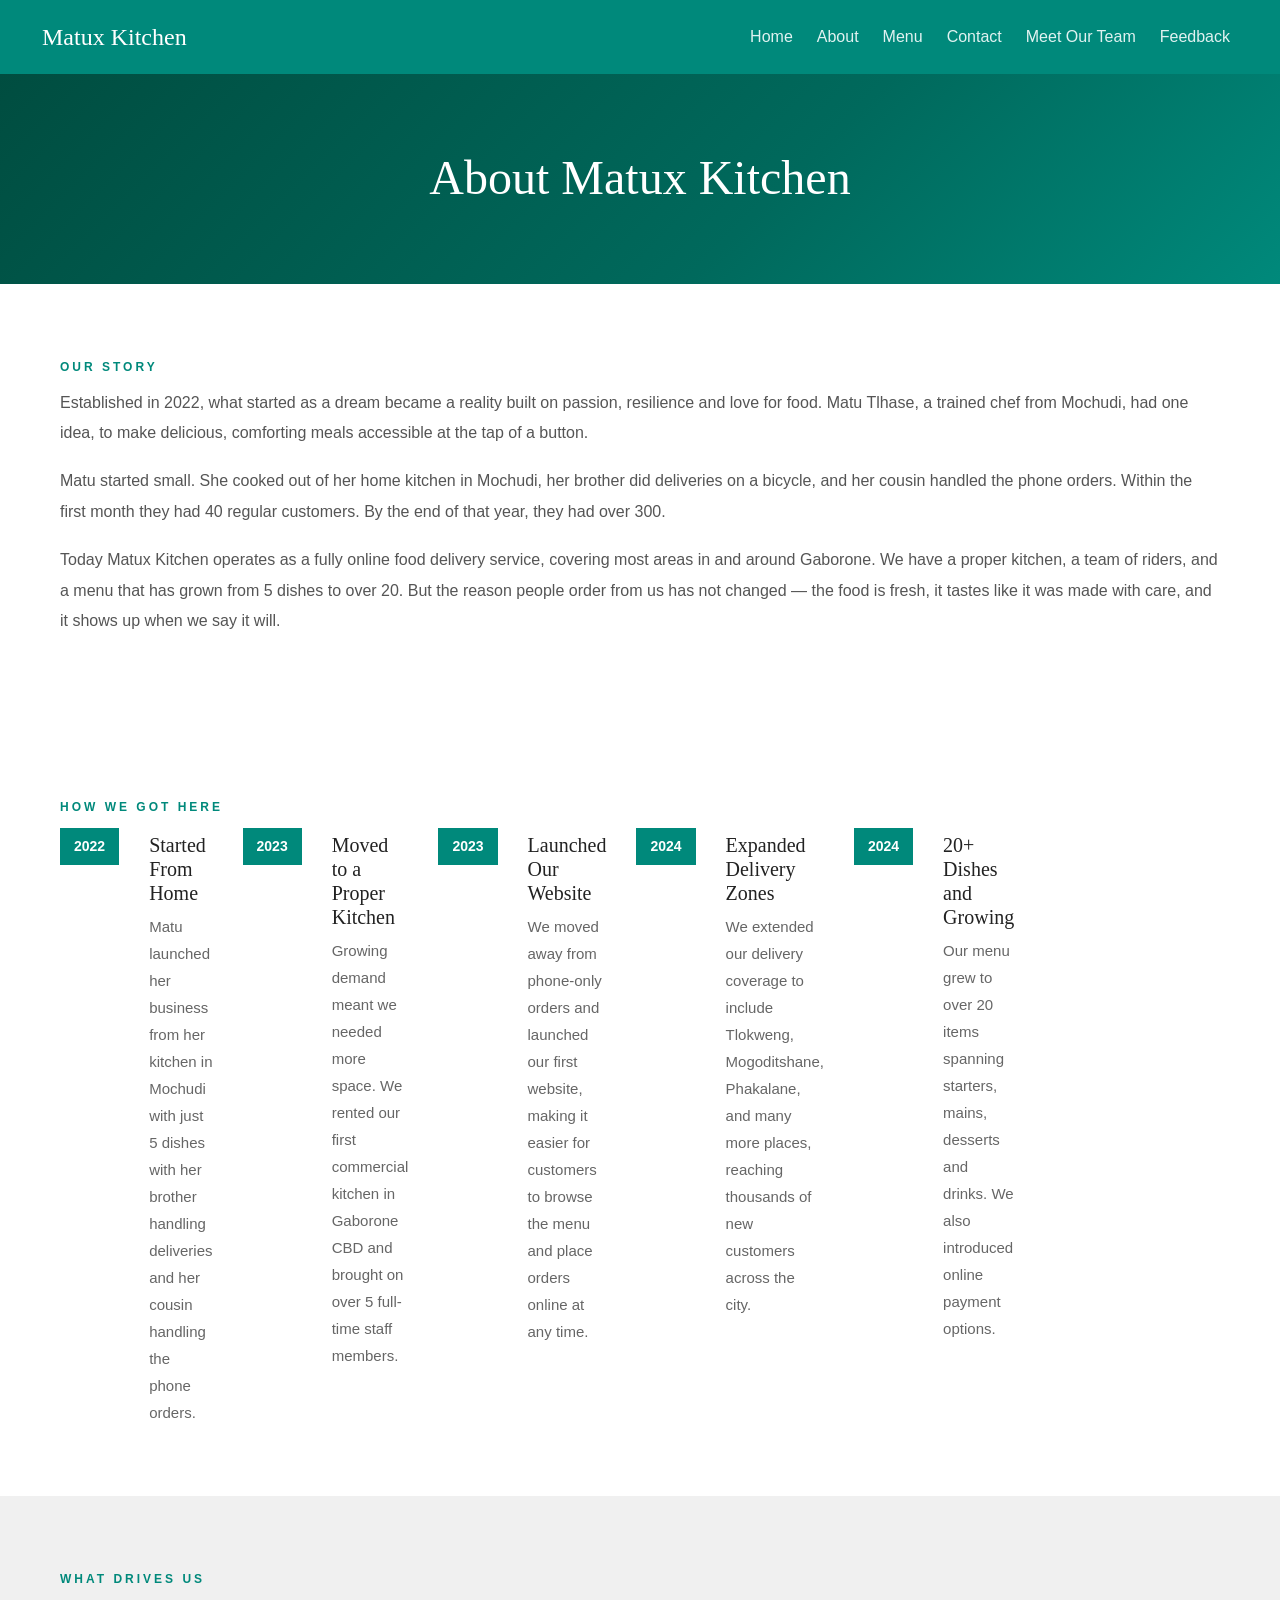
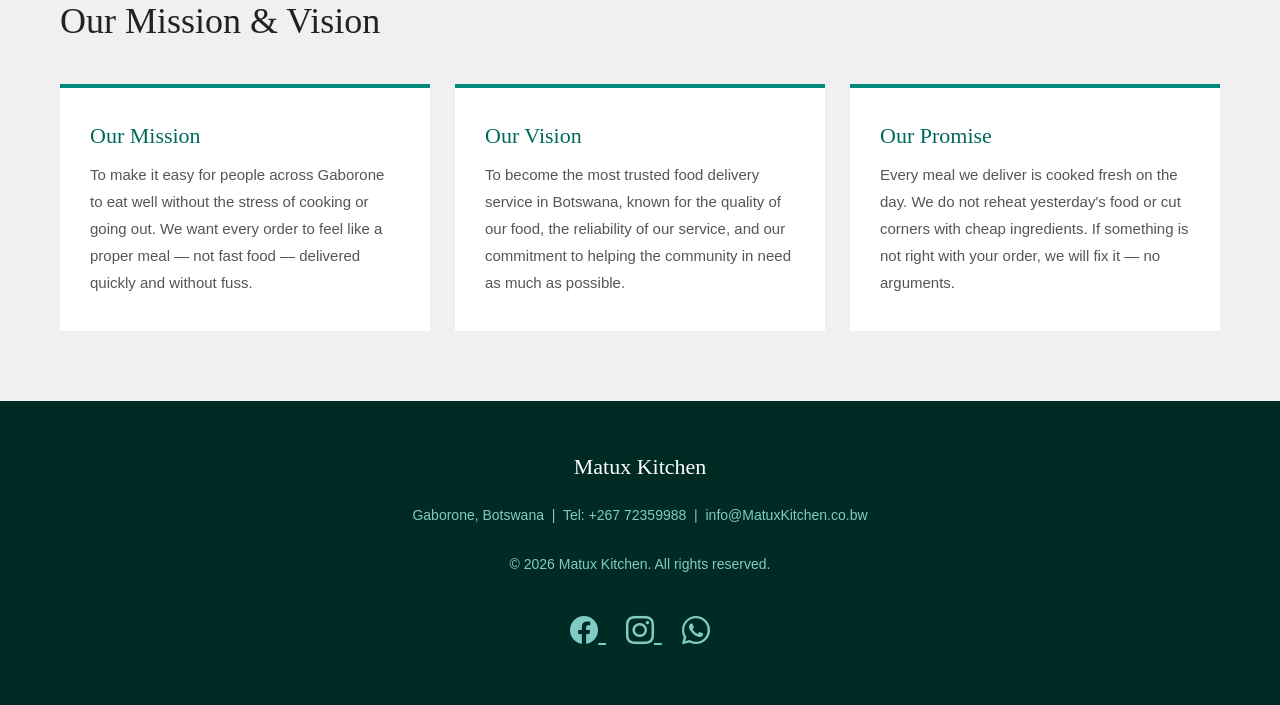
==== commit 30f6cf95: "commit" ====
--- a/about.html
+++ b/about.html
@@ -7,6 +7,216 @@
     <link href="https://cdn.jsdelivr.net/npm/bootstrap@5.3.3/dist/css/bootstrap.min.css" rel="stylesheet">
     <link rel="stylesheet" href="https://cdn.jsdelivr.net/npm/bootstrap-icons@1.11.3/font/bootstrap-icons.min.css">
     <link rel="stylesheet" href="style.css" />
+    <style>
+      body {
+      font-family: 'Lato', sans-serif;
+      margin: 0;
+      padding: 0;
+      background-color: #f5f5f5;
+      color: #333;
+    }
+
+    .logo { color: #fff; font-family: 'Playfair Display', serif; font-size: 26px; letter-spacing: 1px; }
+
+    /* ---- PAGE HEADER ---- */
+    .page-header {
+      background: linear-gradient(135deg, #004d40 0%, #00695c 60%, #00897b 100%);
+      color: #fff;
+      text-align: center;
+      padding: 75px 20px 65px;
+    }
+    .page-header h1 {
+      font-family: 'Playfair Display', serif;
+      font-size: 48px;
+      margin: 0 0 12px;
+    }
+    .page-header p {
+      font-size: 18px;
+      color: #b2dfdb;
+      font-weight: 300;
+      margin: 0;
+    }
+
+    /* ---- SECTION BASE ---- */
+    .section { padding: 70px 60px; }
+    .grey-bg { background-color: #f0f0f0; }
+    .white-bg { background-color: #fff; }
+
+    /* ---- OUR STORY ---- */
+    .story-section {
+      background-color: #fff;
+      padding: 70px 60px;
+      display: flex;
+      gap: 60px;
+      align-items: flex-start;
+      flex-wrap: wrap;
+    }
+    .story-text { flex: 1; min-width: 280px; }
+    .story-text .section-tag {
+      display: inline-block;
+      color: #00897b;
+      font-size: 12px;
+      letter-spacing: 3px;
+      text-transform: uppercase;
+      font-weight: 700;
+      margin-bottom: 12px;
+    }
+    .story-text h2 {
+      font-family: 'Playfair Display', serif;
+      font-size: 36px;
+      color: #222;
+      margin: 0 0 20px;
+      line-height: 1.3;
+    }
+    .story-text p {
+      font-size: 16px;
+      color: #555;
+      line-height: 1.9;
+      margin-bottom: 18px;
+    }
+    .story-side {
+      flex: 0 0 300px;
+      display: flex;
+      flex-direction: column;
+      gap: 20px;
+    }
+    .story-fact {
+      background-color: #e0f2f1;
+      border-left: 4px solid #00897b;
+      padding: 20px 22px;
+    }
+    .story-fact h4 {
+      font-family: 'Playfair Display', serif;
+      font-size: 28px;
+      color: #00695c;
+      margin: 0 0 5px;
+    }
+    .story-fact p {
+      font-size: 14px;
+      color: #555;
+      margin: 0;
+      line-height: 1.5;
+    }
+
+    /* ---- HOW WE STARTED ---- */
+    .timeline-section {
+      background-color: #fff;
+      padding: 70px 60px;
+    }
+    .timeline-section .top-label {
+      display: inline-block;
+      color: #00897b;
+      font-size: 12px;
+      letter-spacing: 3px;
+      text-transform: uppercase;
+      font-weight: 700;
+      margin-bottom: 12px;
+    }
+    .timeline-section h2 {
+      font-family: 'Playfair Display', serif;
+      font-size: 36px;
+      color: #222;
+      margin: 0 0 40px;
+    }
+    .timeline { display: flex; flex-direction: column; gap: 0; max-width: 700px; }
+    .timeline-item {
+      display: flex;
+      gap: 30px;
+      padding-bottom: 35px;
+      position: relative;
+    }
+    .timeline-item:last-child { padding-bottom: 0; }
+    .timeline-left {
+      display: flex;
+      flex-direction: column;
+      align-items: center;
+      gap: 0;
+    }
+    .timeline-year {
+      background-color: #00897b;
+      color: #fff;
+      font-weight: 700;
+      font-size: 14px;
+      padding: 8px 14px;
+      white-space: nowrap;
+    }
+    .timeline-line {
+      width: 2px;
+      flex: 1;
+      background-color: #b2dfdb;
+      min-height: 40px;
+    }
+    .timeline-item:last-child .timeline-line { display: none; }
+    .timeline-content { padding-top: 5px; }
+    .timeline-content h4 {
+      font-family: 'Playfair Display', serif;
+      font-size: 20px;
+      color: #222;
+      margin: 0 0 8px;
+    }
+    .timeline-content p {
+      font-size: 15px;
+      color: #666;
+      line-height: 1.8;
+      margin: 0;
+    }
+
+     /* ---- MISSION & VISION ---- */
+    .mv-section {
+      background-color: #f0f0f0;
+      padding: 70px 60px;
+    }
+    .mv-section .top-label {
+      display: inline-block;
+      color: #00897b;
+      font-size: 12px;
+      letter-spacing: 3px;
+      text-transform: uppercase;
+      font-weight: 700;
+      margin-bottom: 12px;
+    }
+    .mv-section h2 {
+      font-family: 'Playfair Display', serif;
+      font-size: 36px;
+      color: #222;
+      margin: 0 0 40px;
+    }
+    .mv-cards { display: flex; gap: 25px; flex-wrap: wrap; }
+    .mv-card {
+      flex: 1;
+      min-width: 240px;
+      background-color: #fff;
+      padding: 35px 30px;
+      border-top: 4px solid #00897b;
+    }
+    .mv-icon { font-size: 36px; margin-bottom: 15px; display: block; }
+    .mv-card h3 {
+      font-family: 'Playfair Display', serif;
+      font-size: 22px;
+      color: #00695c;
+      margin: 0 0 12px;
+    }
+    .mv-card p {
+      font-size: 15px;
+      color: #555;
+      line-height: 1.8;
+      margin: 0;
+    }
+
+    /* ---- FOOTER ---- */
+    footer {
+      background-color: #002b25;
+      color: #80cbc4;
+      text-align: center;
+      padding: 40px;
+      font-size: 14px;
+      line-height: 2.4;
+    }
+    .footer-logo { font-family: 'Playfair Display', serif; font-size: 22px; color: #fff; display: block; margin-bottom: 5px; }
+    .footer-links { display: flex; justify-content: center; gap: 25px; flex-wrap: wrap; margin-bottom: 5px; }
+    .footer-links a { color: #80cbc4; text-decoration: none; font-size: 13px; }
+    .footer-links a:hover { color: #fff; }
+  </style>
   </head>
   <body>
     <nav class="navbar navbar-expand-lg" style="background-color: #00897b; padding: 14px 30px;">
@@ -46,7 +256,6 @@
     <section class="story-section">
       <div class="story-text">
        <span class="section-tag">Our Story</span>
-       <h2>Who We Are</h2>
         <p>
          Established in 2022, what started as a dream became a reality built on passion, resilience and love for food. Matu Tlhase, a trained chef from Mochudi, had one idea, to make delicious, comforting meals accessible at the tap of a button.
         </p>
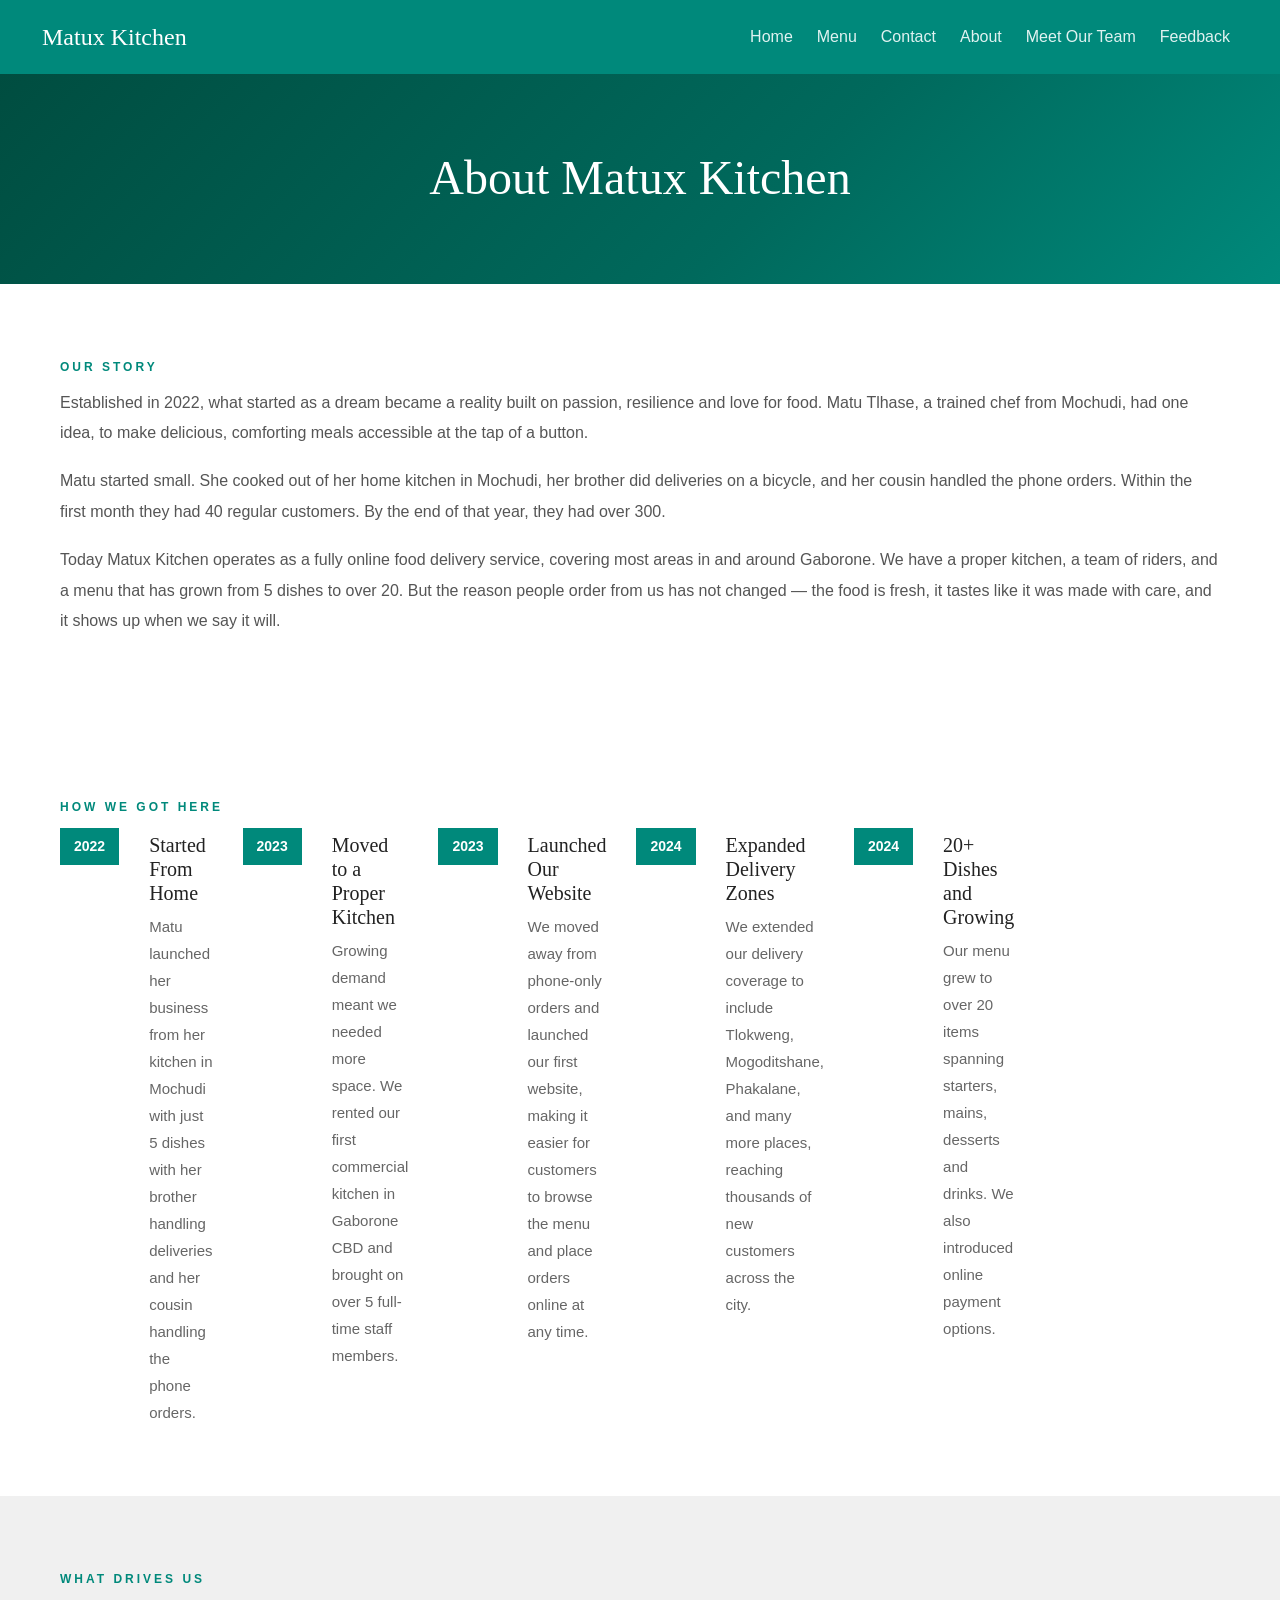
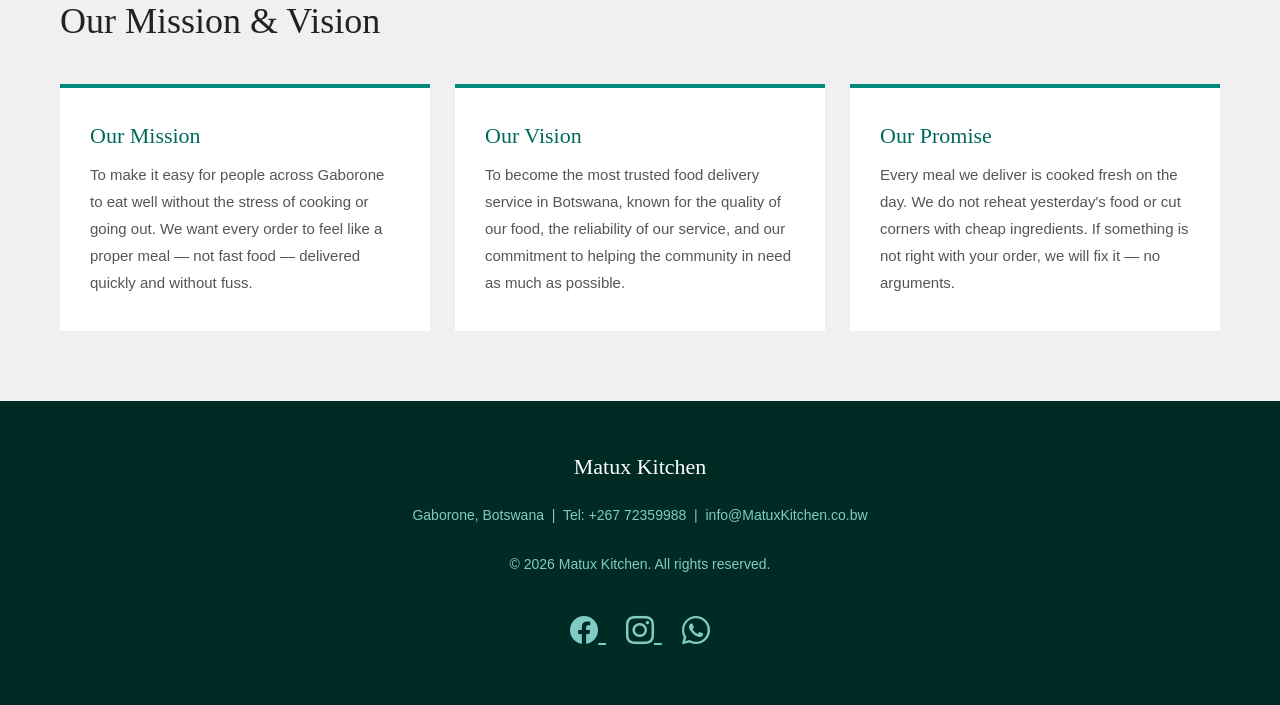
==== commit 48ccf798: "commit" ====
--- a/about.html
+++ b/about.html
@@ -239,9 +239,9 @@
         <div class="collapse navbar-collapse" id="navbarMenu">
           <ul class="navbar-nav ms-auto gap-2">
            <li class="nav-item"><a class="nav-link" href="index.html" style="color: #e0f2f1;">Home</a></li>
-           <li class="nav-item"><a class="nav-link" href="about.html" style="color: #e0f2f1;">About</a></li>
            <li class="nav-item"><a class="nav-link" href="menu.html" style="color: #e0f2f1;">Menu</a></li>
            <li class="nav-item"><a class="nav-link" href="contact.html" style="color: #e0f2f1;">Contact</a></li>
+           <li class="nav-item"><a class="nav-link" href="about.html" style="color: #e0f2f1;">About</a></li>
            <li class="nav-item"><a class="nav-link" href="team.html" style="color: #e0f2f1;">Meet Our Team</a></li>
            <li class="nav-item"><a class="nav-link" href="feedback.html" style="color: #e0f2f1;">Feedback</a></li>
           </ul>
--- a/style.css
+++ b/style.css
@@ -905,496 +905,12 @@
   .menu-main {
     padding: 20px 16px;
   }
-
-    :root {
-      --teal-dark:  #004d40;
-      --teal:       #00897b;
-      --teal-mid:   #00695c;
-      --teal-light: #b2dfdb;
-      --teal-pale:  #e0f2f1;
-      --gold:       #c9a84c;
-      --cream:      #faf7f2;
-      --ink:        #1a1a1a;
-      --ink-soft:   #6b6b6b;
-    }
-    * { margin:0; padding:0; box-sizing:border-box; }
-    body { font-family:'DM Sans',sans-serif; background:var(--cream); color:var(--ink); }
-
-    .cart-nav-btn {
-      position:relative; background:var(--gold); color:var(--teal-dark);
-      border:none; cursor:pointer; display:flex; align-items:center; gap:8px;
-      padding:8px 16px; border-radius:8px; font-size:14px; font-weight:700;
-      font-family:'DM Sans',sans-serif; transition:all 0.2s;
-    }
-    .cart-nav-btn:hover { background:#f0d98a; }
-    #cart-badge {
-      display:none; position:absolute; top:-6px; right:-6px;
-      background:#e53935; color:#fff; width:20px; height:20px;
-      border-radius:50%; font-size:11px; font-weight:700;
-      align-items:center; justify-content:center;
-    }
-
-    /* PAGE HEADER */
-    .page-header {
-      background:linear-gradient(135deg, var(--teal-dark), var(--teal));
-      color:#fff; text-align:center; padding:60px 20px 50px;
-    }
-    .page-header h1 { font-family:'Cormorant Garamond',serif; font-size:46px; font-weight:700; margin-bottom:8px; }
-    .page-header p { font-size:16px; color:var(--teal-light); font-weight:300; }
-
-    /* MAIN LAYOUT */
-    .checkout-layout {
-      display:flex; gap:28px; padding:40px 56px;
-      max-width:1100px; margin:0 auto; align-items:flex-start;
-    }
-
-    /* LEFT — FORM */
-    .checkout-form-wrap { flex:1; }
-
-    .form-section {
-      background:#fff; border-radius:14px;
-      padding:28px 30px; margin-bottom:20px;
-    }
-    .form-section h2 {
-      font-family:'Cormorant Garamond',serif;
-      font-size:22px; font-weight:700; color:var(--teal-dark);
-      margin-bottom:20px; padding-bottom:12px;
-      border-bottom:2px solid var(--teal-pale);
-      display:flex; align-items:center; gap:10px;
-    }
-
-    .form-row { display:flex; gap:16px; flex-wrap:wrap; }
-    .form-group { display:flex; flex-direction:column; gap:6px; flex:1; min-width:200px; margin-bottom:16px; }
-    .form-group.full { flex:1 1 100%; }
-
-    label { font-size:13px; font-weight:700; color:#444; }
-    .label-note { font-weight:400; color:#aaa; font-size:12px; margin-left:4px; }
-
-    input[type=text], input[type=email], input[type=tel], input[type=date], select, textarea {
-      padding:11px 14px; font-size:14px;
-      border:1.5px solid #e0e0e0; border-radius:8px;
-      font-family:'DM Sans',sans-serif; color:var(--ink);
-      background:#fff; width:100%;
-      transition:border-color 0.2s;
-    }
-    input:focus, select:focus, textarea:focus { outline:none; border-color:var(--teal); }
-    input::placeholder, textarea::placeholder { color:#bbb; font-size:13px; }
-
-    .check-item {
-      display:flex; align-items:flex-start; gap:10px;
-      font-size:14px; color:#555; cursor:pointer;
-      margin-bottom:10px;
-    }
-    .check-item input[type=checkbox], .check-item input[type=radio] {
-      width:17px; height:17px; margin-top:2px;
-      flex-shrink:0; accent-color:var(--teal); cursor:pointer;
-    }
-
-    .submit-btn {
-      width:100%; background:var(--teal-dark); color:#fff;
-      border:none; padding:16px; border-radius:10px;
-      font-size:16px; font-weight:700; cursor:pointer;
-      font-family:'DM Sans',sans-serif;
-      transition:background 0.25s;
-      display:flex; align-items:center; justify-content:center; gap:10px;
-    }
-    .submit-btn:hover { background:var(--teal); }
-
-    /* SUCCESS MESSAGE */
-    .success-msg {
-      display:none;
-      background:var(--teal-pale);
-      border-left:4px solid var(--teal);
-      border-radius:8px;
-      padding:20px 24px;
-      font-size:15px; color:var(--teal-dark);
-      margin-top:16px; line-height:1.8;
-    }
-    .success-msg strong { display:block; font-size:17px; margin-bottom:6px; }
-
-    /* RIGHT — ORDER SUMMARY */
-    .order-summary {
-      width:320px; flex-shrink:0;
-      position:sticky; top:80px;
-    }
-    .summary-card {
-      background:#fff; border-radius:14px;
-      padding:24px; margin-bottom:16px;
-    }
-    .summary-card h3 {
-      font-family:'Cormorant Garamond',serif;
-      font-size:20px; font-weight:700; color:var(--teal-dark);
-      margin-bottom:16px; padding-bottom:12px;
-      border-bottom:2px solid var(--teal-pale);
-    }
-
-    .summary-empty { text-align:center; color:#aaa; padding:20px 0; font-size:14px; }
-    .summary-empty span { font-size:38px; display:block; margin-bottom:10px; }
-
-    .summary-item {
-      display:flex; justify-content:space-between; align-items:flex-start;
-      padding:10px 0; border-bottom:1px solid #f5f5f5; gap:10px;
-    }
-    .summary-item:last-of-type { border-bottom:none; }
-    .si-left { flex:1; }
-    .si-name { font-size:14px; font-weight:600; color:var(--ink); margin-bottom:2px; }
-    .si-qty { font-size:12px; color:var(--ink-soft); }
-    .si-price { font-size:14px; font-weight:700; color:var(--teal); flex-shrink:0; }
-
-    .summary-total-row {
-      display:flex; justify-content:space-between; align-items:center;
-      margin-top:14px; padding-top:14px;
-      border-top:2px solid var(--teal-pale);
-    }
-    .summary-total-label { font-size:14px; color:#888; font-weight:600; }
-    .summary-total-val {
-      font-family:'Cormorant Garamond',serif;
-      font-size:30px; font-weight:700; color:var(--teal-dark);
-    }
-
-    .free-delivery-note {
-      background:var(--teal-pale); border-radius:8px;
-      padding:10px 14px; font-size:13px; color:var(--teal-dark);
-      display:flex; align-items:center; gap:8px; margin-top:14px;
-    }
-    .free-delivery-note.not-yet { background:#fff8e1; color:#795548; }
-
-    .back-to-menu {
-      display:block; text-align:center; margin-top:14px;
-      color:var(--teal); font-size:14px; font-weight:600;
-      text-decoration:none; padding:12px;
-      border:1.5px solid var(--teal-pale); border-radius:8px;
-      transition:all 0.2s;
-    }
-    .back-to-menu:hover { background:var(--teal-pale); }
-
-    body {
-      font-family: 'Lato', sans-serif;
-      margin: 0;
-      padding: 0;
-      background-color: #f5f5f5;
-      color: #333;
-    }
+   }
+
+
     
-    .team-section {
-      background-color: #00695c;
-      padding: 70px 60px;
-      text-align: center;
-    }
-    .team-section .top-label {
-      display: inline-block;
-      color: #e0f2f1;
-      font-size: 12px;
-      letter-spacing: 3px;
-      text-transform: uppercase;
-      font-weight: 700;
-      margin-bottom: 12px;
-    }
-    .team-section h2 {
-      font-family: 'Playfair Display', serif;
-      font-size: 36px;
-      color: #ffffff;
-      margin: 0 0 10px;
-    }
-    .team-section .intro {
-      color: #e0f2f1;
-      font-size: 16px;
-      font-weight: 300;
-      margin-bottom: 45px;
-    }
-    .team-cards { display: flex; gap: 25px; flex-wrap: wrap; justify-content: center; }
-    .team-card {
-      background-color: #fff;
-      flex: 1;
-      min-width: 200px;
-      max-width: 250px;
-      padding: 35px 20px;
-      text-align: center;
-      border-bottom: 4px solid #222;
-      transition: transform 0.3s;
-    }
-    .team-card:hover { transform: translateY(-5px); }
-    .team-avatar {
-      width: 75px;
-      height: 75px;
-      border-radius: 50%;
-      background-color: #b2dfdb;
-      display: flex;
-      align-items: center;
-      justify-content: center;
-      font-family: 'Playfair Display', serif;
-      font-size: 26px;
-      color: #00695c;
-      margin: 0 auto 18px;
-    }
-    .team-card h3 {
-      font-family: 'Playfair Display', serif;
-      font-size: 19px;
-      color: #222;
-      margin: 0 0 5px;
-    }
-    .team-role {
-      font-size: 13px;
-      color: #00897b;
-      font-weight: 700;
-      text-transform: uppercase;
-      letter-spacing: 1px;
-      margin-bottom: 12px;
-    }
-    .team-card p {
-      font-size: 14px;
-      color: #777;
-      line-height: 1.7;
-      margin: 0;
-    }
-     footer {
-      background-color: #002b25;
-      color: #e0f2f1;
-      text-align: center;
-      padding: 40px;
-      font-size: 14px;
-      line-height: 2.4;
-    }
-    .footer-logo { font-family: 'Playfair Display', serif; font-size: 22px; color: #fff; display: block; margin-bottom: 5px; }
-    .footer-links { display: flex; justify-content: center; gap: 25px; flex-wrap: wrap; margin-bottom: 10px; }
-    .footer-links a { color: #e0f2f1; text-decoration: none; font-size: 13px; }
-    .footer-links a:hover { color: #fff; }
-
-     body {
-      font-family: 'Lato', sans-serif;
-      margin: 0;
-      padding: 0;
-      background-color: #f5f5f5;
-      color: #333;
-    }
-
-    /* ---- PAGE HEADER ---- */
-    .page-header {
-      background: linear-gradient(135deg, #004d40 0%, #00695c 60%, #00897b 100%);
-      color: #fff;
-      text-align: center;
-      padding: 75px 20px 65px;
-    }
-    .page-header h1 {
-      font-family: 'Playfair Display', serif;
-      font-size: 48px;
-      margin: 0 0 12px;
-    }
-    .page-header p {
-      font-size: 17px;
-      color: #b2dfdb;
-      font-weight: 300;
-      margin: 0;
-    }
-
-    /* ---- MAIN LAYOUT ---- */
-    .page-body {
-      display: flex;
-      gap: 0;
-      align-items: flex-start;
-      flex-wrap: wrap;
-    }
-
-    /* ---- RIGHT: FORMS ---- */
-    .forms-area {
-      flex: 1;
-      min-width: 300px;
-      padding: 50px 55px;
-      background-color: #fff;
-    }
-
-    /* ---- FORM STYLES ---- */
-    .form-intro {
-      font-size: 15px;
-      color: #666;
-      line-height: 1.8;
-      margin-bottom: 28px;
-    }
-
-    .form-row {
-      display: flex;
-      gap: 20px;
-      flex-wrap: wrap;
-    }
-    .form-group {
-      display: flex;
-      flex-direction: column;
-      gap: 6px;
-      margin-bottom: 20px;
-      flex: 1;
-      min-width: 200px;
-    }
-    .form-group.full { flex: 1 1 100%; min-width: 100%; }
-
-    label {
-      font-size: 14px;
-      font-weight: 700;
-      color: #333;
-    }
-    .label-note {
-      font-weight: 400;
-      color: #999;
-      font-size: 12px;
-      margin-left: 5px;
-    }
-
-    input[type="text"],
-    input[type="email"],
-    input[type="tel"],
-    input[type="date"],
-    input[type="time"],
-    input[type="number"],
-    select,
-    textarea {
-      padding: 11px 14px;
-      font-size: 15px;
-      border: 1px solid #ccc;
-      font-family: 'Lato', sans-serif;
-      color: #333;
-      background-color: #fff;
-      width: 100%;
-      box-sizing: border-box;
-      transition: border-color 0.2s;
-    }
-    input:focus,
-    select:focus,
-    textarea:focus {
-      outline: none;
-      border-color: #00897b;
-    }
-    input::placeholder,
-    textarea::placeholder { color: #bbb; font-size: 14px; }
-
-    .char-note { font-size: 12px; color: #aaa; text-align: right; margin-top: 4px; }
-
-    /* ---- CHECKBOX & RADIO ---- */
-    .check-group {
-      display: flex;
-      flex-direction: column;
-      gap: 10px;
-    }
-    .check-item {
-      display: flex;
-      align-items: flex-start;
-      gap: 10px;
-      font-size: 14px;
-      color: #555;
-      cursor: pointer;
-    }
-    .check-item input[type="checkbox"],
-    .check-item input[type="radio"] {
-      width: 17px;
-      height: 17px;
-      margin-top: 2px;
-      flex-shrink: 0;
-      accent-color: #00897b;
-      cursor: pointer;
-    }
-
-    /* ---- SUBMIT BUTTON ---- */
-    .submit-btn {
-      background-color: #00897b;
-      color: #fff;
-      padding: 14px 40px;
-      font-size: 16px;
-      font-weight: 700;
-      border: none;
-      cursor: pointer;
-      font-family: 'Lato', sans-serif;
-      transition: background-color 0.3s, transform 0.2s;
-      margin-top: 10px;
-    }
-    .submit-btn:hover { background-color: #00695c; transform: translateY(-2px); }
-
-    .form-required-note {
-      font-size: 12px;
-      color: #aaa;
-      margin-bottom: 25px;
-    }
-
-    /* ---- SUCCESS MESSAGE (hidden by default) ---- */
-    .success-msg {
-      display: none;
-      background-color: #e0f2f1;
-      border-left: 4px solid #00897b;
-      padding: 18px 22px;
-      font-size: 15px;
-      color: #004d40;
-      margin-top: 20px;
-      line-height: 1.7;
-    }
-
-    /* ---- SECTION DIVIDER ---- */
-    .section-divider {
-      border: none;
-      border-top: 1px solid #eee;
-      margin: 35px 0;
-    }
-
-    /* ---- FAQ SECTION ---- */
-    .faq-section {
-      background-color: #f9f9f9;
-      padding: 70px 60px;
-    }
-    .faq-section .top-label {
-      display: inline-block;
-      color: #00897b;
-      font-size: 12px;
-      letter-spacing: 3px;
-      text-transform: uppercase;
-      font-weight: 700;
-      margin-bottom: 12px;
-    }
-    .faq-section h2 {
-      font-family: 'Playfair Display', serif;
-      font-size: 34px;
-      color: #222;
-      margin: 0 0 8px;
-    }
-    .faq-section .faq-intro {
-      font-size: 15px;
-      color: #777;
-      margin-bottom: 35px;
-      font-weight: 300;
-    }
-    .faq-list { display: flex; flex-direction: column; gap: 0; max-width: 780px; }
-    .faq-item {
-      border-bottom: 1px solid #e0e0e0;
-      padding: 22px 0;
-    }
-    .faq-item:first-child { border-top: 1px solid #e0e0e0; }
-    .faq-q {
-      font-size: 16px;
-      font-weight: 700;
-      color: #222;
-      margin-bottom: 10px;
-    }
-    .faq-a {
-      font-size: 15px;
-      color: #666;
-      line-height: 1.8;
-      margin: 0;
-    }
-
-    /* ---- FOOTER ---- */
-    footer {
-      background-color: #002b25;
-      color: #80cbc4;
-      text-align: center;
-      padding: 40px;
-      font-size: 14px;
-      line-height: 2.4;
-    }
-    .footer-logo { font-family: 'Playfair Display', serif; font-size: 22px; color: #fff; display: block; margin-bottom: 5px; }
-    .footer-links { display: flex; justify-content: center; gap: 25px; flex-wrap: wrap; margin-bottom: 5px; }
-    .footer-links a { color: #80cbc4; text-decoration: none; font-size: 13px; }
-    .footer-links a:hover { color: #fff; }
-}
 
 
     
 
-
-    
-
     
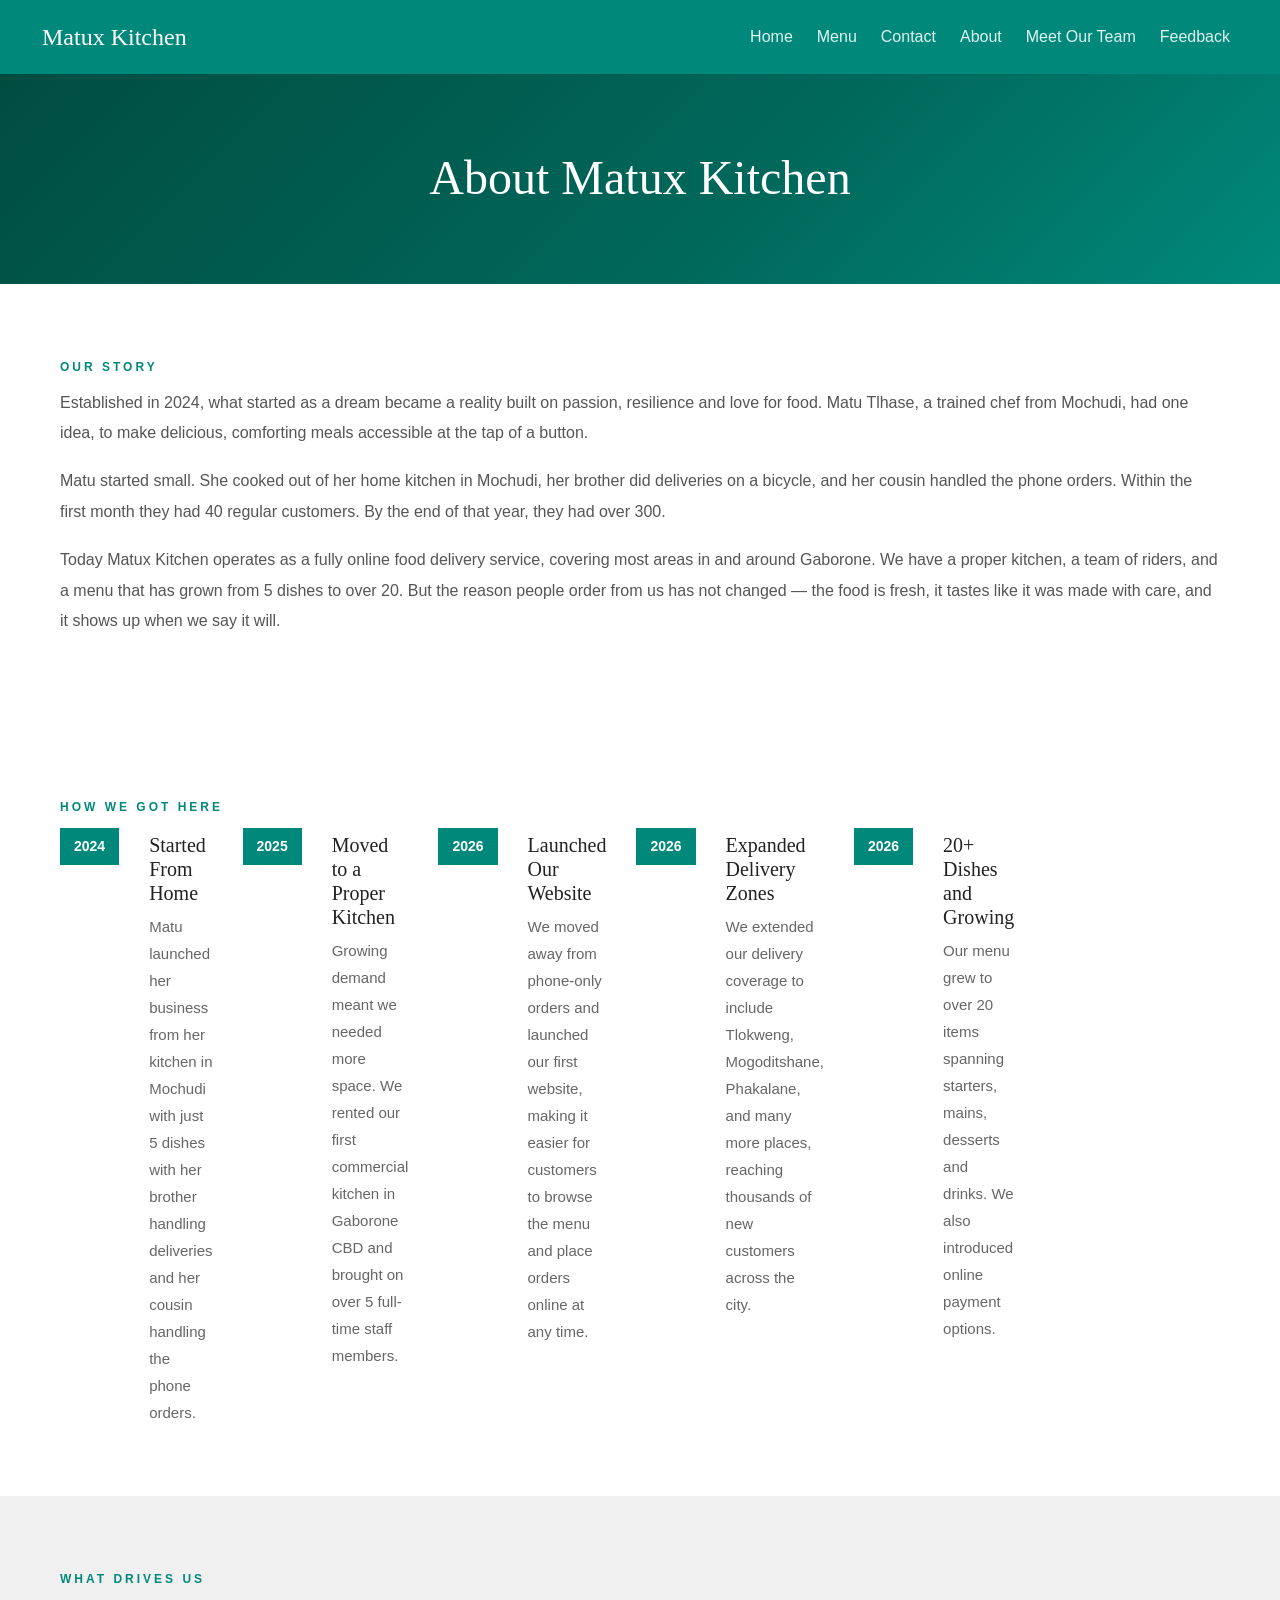
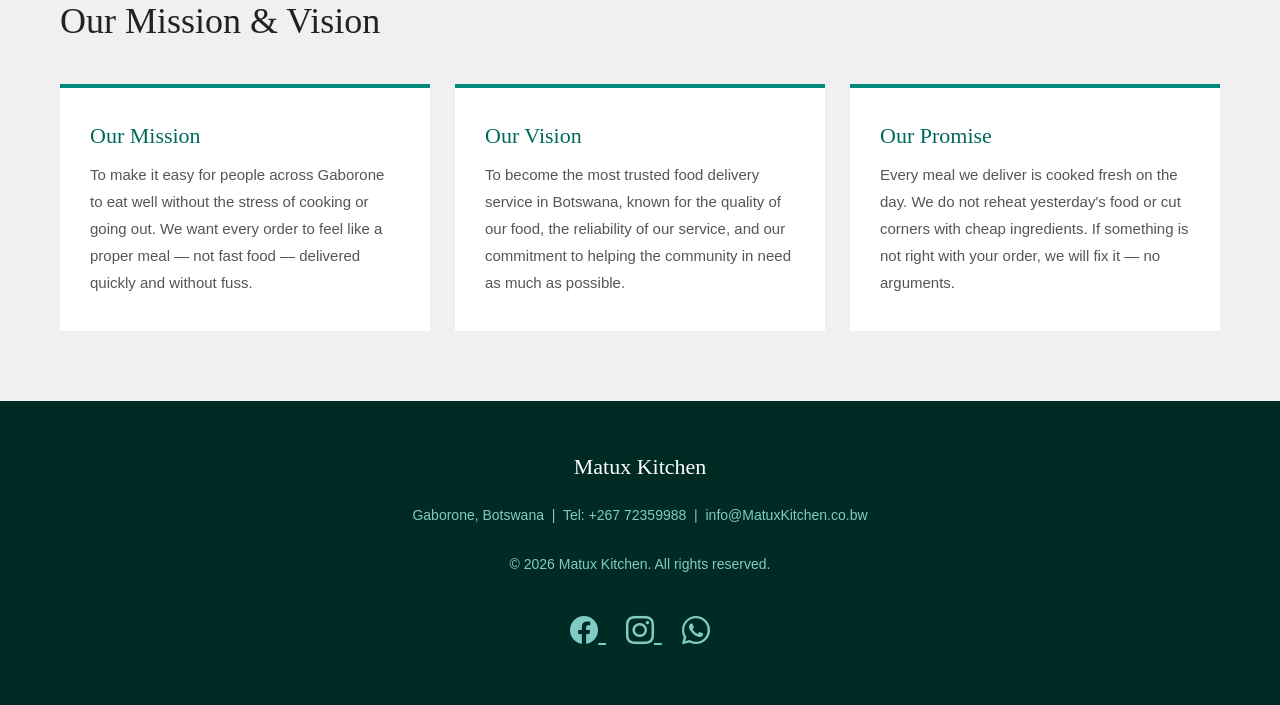
==== commit 2e607139: "commit" ====
--- a/about.html
+++ b/about.html
@@ -257,7 +257,7 @@
       <div class="story-text">
        <span class="section-tag">Our Story</span>
         <p>
-         Established in 2022, what started as a dream became a reality built on passion, resilience and love for food. Matu Tlhase, a trained chef from Mochudi, had one idea, to make delicious, comforting meals accessible at the tap of a button.
+         Established in 2024, what started as a dream became a reality built on passion, resilience and love for food. Matu Tlhase, a trained chef from Mochudi, had one idea, to make delicious, comforting meals accessible at the tap of a button.
         </p>
         <p>
          Matu started small. She cooked out of her home kitchen in Mochudi, her brother did deliveries on a bicycle, and her cousin handled the phone orders. Within the first month they had 40 regular customers. By the end of that year, they had over 300.
@@ -274,7 +274,7 @@
 
         <div class="timeline-item">
          <div class="timeline-left">
-         <div class="timeline-year">2022</div>
+         <div class="timeline-year">2024</div>
          <div class="timeline-line"></div>
         </div>
         <div class="timeline-content">
@@ -284,7 +284,7 @@
 
         <div class="timeline-item">
          <div class="timeline-left">
-         <div class="timeline-year">2023</div>
+         <div class="timeline-year">2025</div>
          <div class="timeline-line"></div>
         </div>
 
@@ -295,7 +295,7 @@
 
         <div class="timeline-item">
           <div class="timeline-left">
-           <div class="timeline-year">2023</div>
+           <div class="timeline-year">2026</div>
            <div class="timeline-line"></div>
         </div>
         <div class="timeline-content">
@@ -306,7 +306,7 @@
 
       <div class="timeline-item">
         <div class="timeline-left">
-          <div class="timeline-year">2024</div>
+          <div class="timeline-year">2026</div>
           <div class="timeline-line"></div>
         </div>
         <div class="timeline-content">
@@ -317,7 +317,7 @@
 
       <div class="timeline-item">
         <div class="timeline-left">
-          <div class="timeline-year">2024</div>
+          <div class="timeline-year">2026</div>
           <div class="timeline-line"></div>
         </div>
         <div class="timeline-content">
